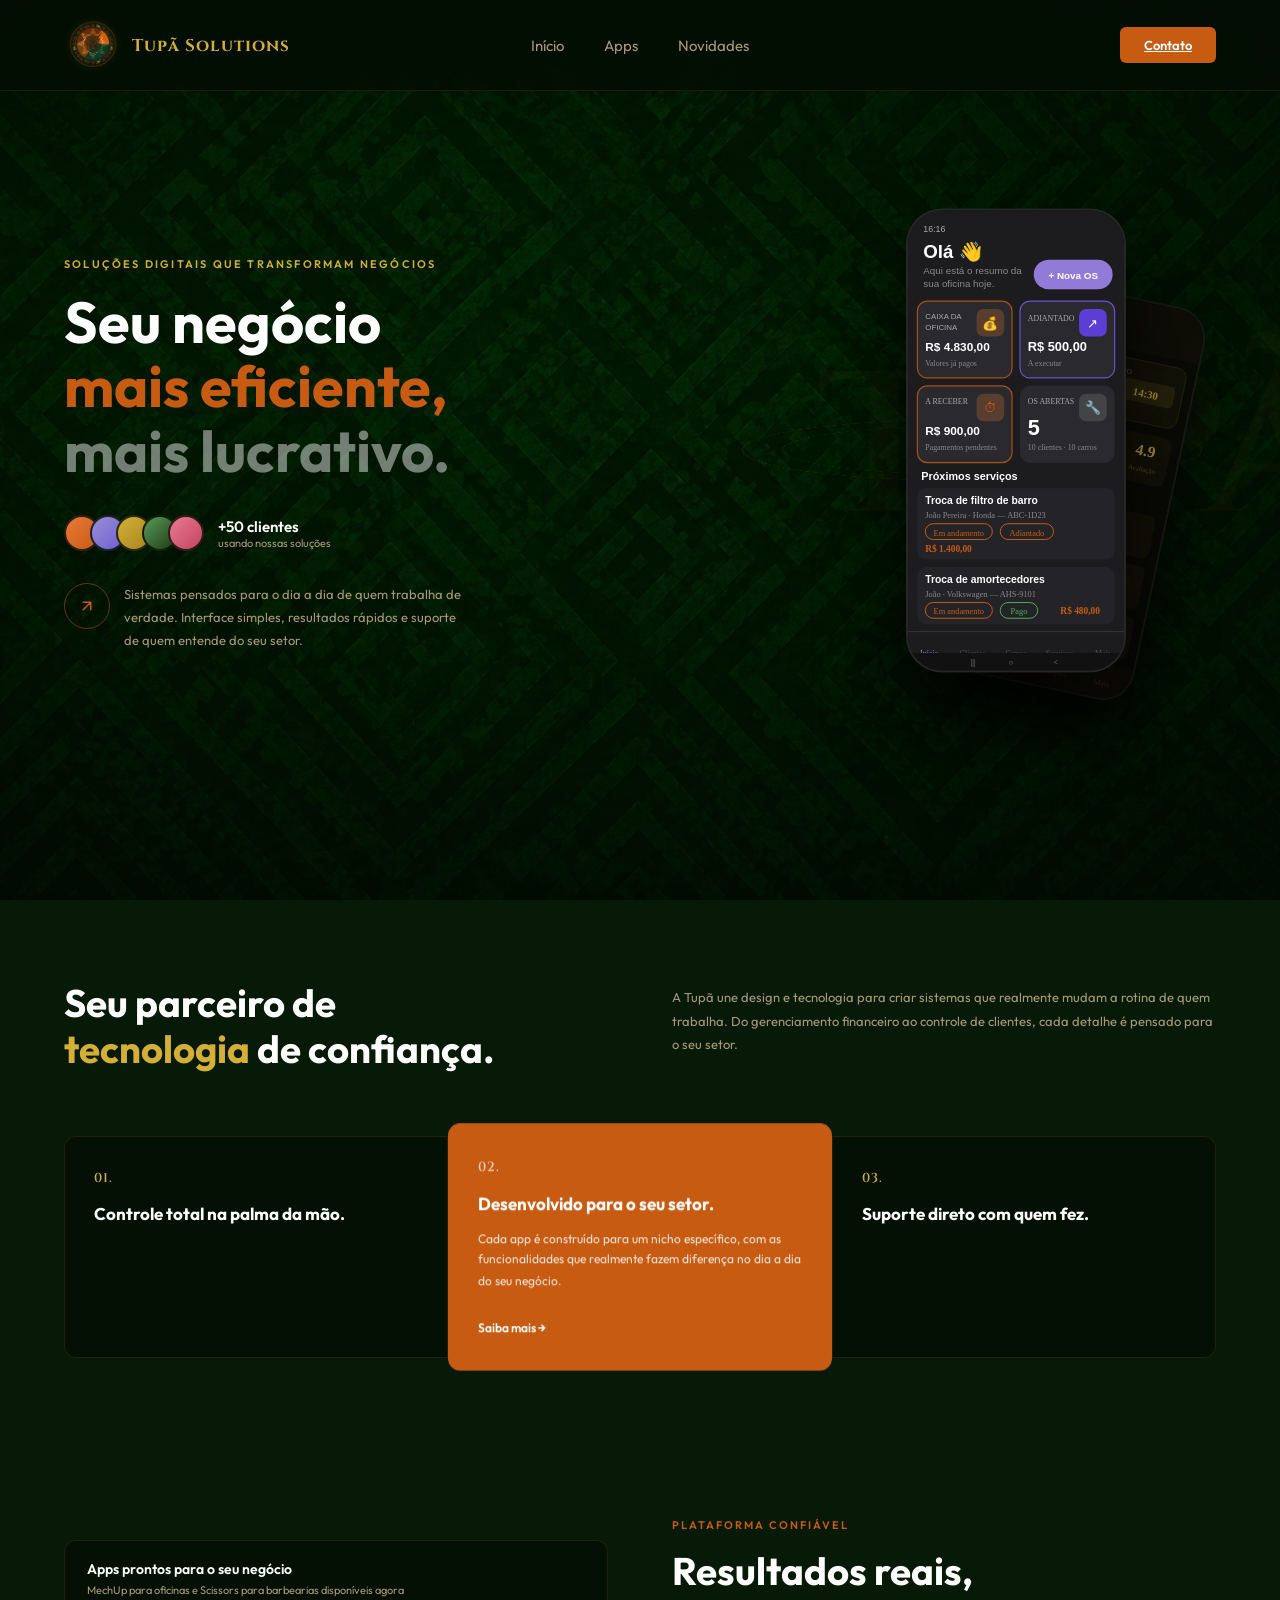
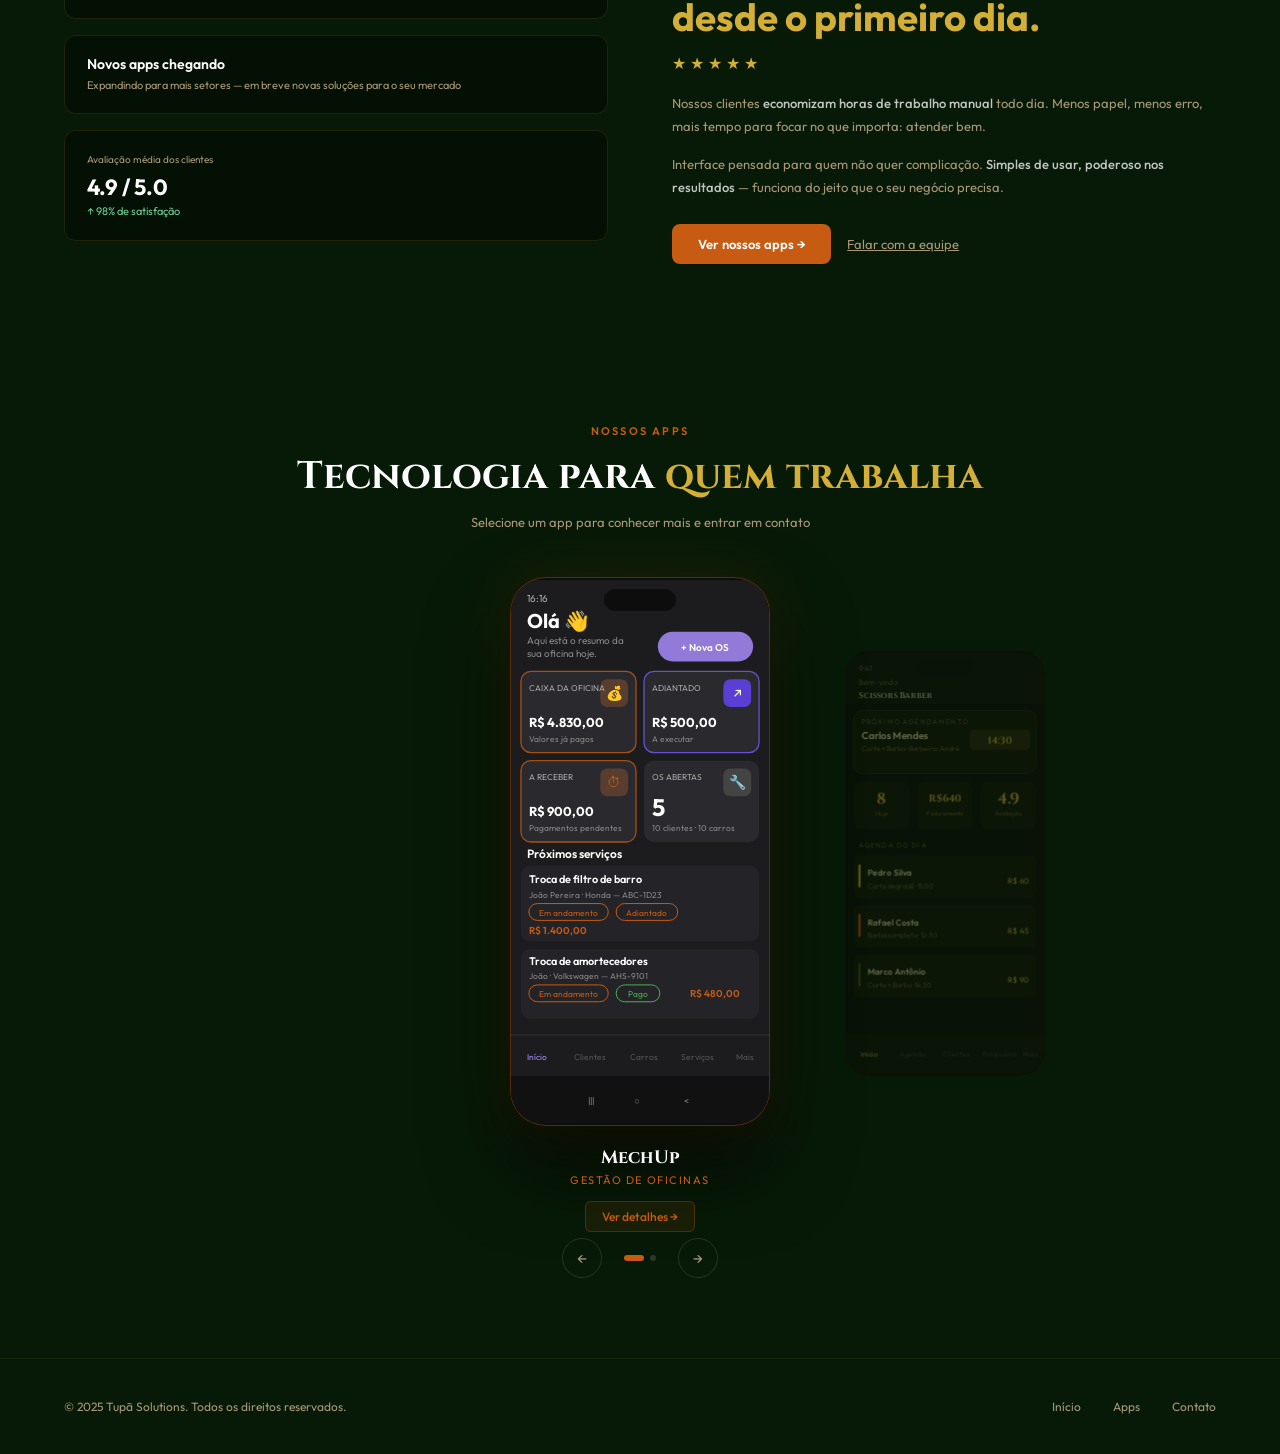
==== index.html @ 175ad22d "primeiro commit" ====
<!DOCTYPE html>
<html lang="pt-BR">
<head>
<meta charset="UTF-8">
<meta name="viewport" content="width=device-width, initial-scale=1.0">
<title>Tupã Solutions</title>
<link href="https://fonts.googleapis.com/css2?family=Cinzel:wght@400;600;700&family=Outfit:wght@300;400;500;600;700&display=swap" rel="stylesheet">
<link rel="stylesheet" href="assets/css/style.css">
</head>
<body>
<div class="bg-fixed" style="background-image:url('assets/images/bg-pattern.png')"></div>
<div class="bg-overlay"></div>

<nav>
  <div class="logo" style="gap:10px">
    <img src="assets/images/logo.png" alt="Tupã Solutions" style="width:58px;height:58px;object-fit:contain;filter:drop-shadow(0 0 4px rgba(212,175,55,0.25))" />
    <span style="font-family:Cinzel,serif;font-size:17px;font-weight:700;color:#D4AF37;letter-spacing:0.07em;white-space:nowrap">Tupã Solutions</span>
  </div>
  <ul class="nav-links">
    <li><a href="#">Início</a></li>
    <li><a href="services.html">Apps</a></li>
    <li><a href="novidades.html">Novidades</a></li>
  </ul>
  <a href="https://wa.me/5517996433083" target="_blank" class="nav-cta">Contato</a>
</nav>

<section class="hero">
  <div class="hero-watermark">TUPÃ</div>
  <div class="hero-left">
    <p class="hero-sup">Soluções digitais que transformam negócios</p>
    <h1>
      <span class="normal">Seu negócio</span><br>
      <span class="accent">mais eficiente,</span><br>
      <span class="sub">mais lucrativo.</span>
    </h1>
    <div class="hero-users">
      <div class="avatars">
        <div class="avatar av1"></div><div class="avatar av2"></div>
        <div class="avatar av3"></div><div class="avatar av4"></div><div class="avatar av5"></div>
      </div>
      <div>
        <div class="user-count">+50 clientes</div>
        <div class="user-lbl">usando nossas soluções</div>
      </div>
    </div>
    <div class="hero-desc-row">
      <button class="arrow-btn"><svg viewBox="0 0 24 24"><path d="M7 17L17 7M7 7h10v10"/></svg></button>
      <p class="hero-desc-text">Sistemas pensados para o dia a dia de quem trabalha de verdade. Interface simples, resultados rápidos e suporte de quem entende do seu setor.</p>
    </div>
  </div>
  <div class="hero-right">
    <div class="phones-wrap">
      <div class="orbit orbit-1"></div>
      <div class="orbit orbit-2"></div>
      <div class="phone-glow"></div>
      <div class="phone-back">
        <img src="assets/images/phone-scissors.svg" alt="Scissors App" style="width:100%;height:100%;object-fit:cover">
      </div>
      <div class="phone-front">
        <img src="assets/images/phone-mechup.svg" alt="MechUp App" style="width:100%;height:100%;object-fit:cover">
      </div>
    </div>
  </div>
</section>

<section class="section">
  <div class="tp-grid">
    <div><h2 class="tp-title">Seu parceiro de<br><span class="gold">tecnologia</span> de confiança.</h2></div>
    <p class="tp-desc">A Tupã une design e tecnologia para criar sistemas que realmente mudam a rotina de quem trabalha. Do gerenciamento financeiro ao controle de clientes, cada detalhe é pensado para o seu setor.</p>
  </div>
  <div class="cards-row">
    <div class="feat-card">
      <div class="feat-num">01.</div>
      <h3 class="feat-ttl">Controle total na palma da mão.</h3>
    </div>
    <div class="feat-card hi">
      <div class="feat-num">02.</div>
      <h3 class="feat-ttl">Desenvolvido para o seu setor.</h3>
      <p class="feat-dsc">Cada app é construído para um nicho específico, com as funcionalidades que realmente fazem diferença no dia a dia do seu negócio.</p>
      <a href="#" class="feat-link">Saiba mais →</a>
    </div>
    <div class="feat-card">
      <div class="feat-num">03.</div>
      <h3 class="feat-ttl">Suporte direto com quem fez.</h3>
    </div>
  </div>
</section>

<section class="section">
  <div class="tp2-grid">
    <div>
      <div class="stats-card"><div class="val">Apps prontos para o seu negócio</div><div class="sub">MechUp para oficinas e Scissors para barbearias disponíveis agora</div></div>
      <div class="stats-card"><div class="val">Novos apps chegando</div><div class="sub">Expandindo para mais setores — em breve novas soluções para o seu mercado</div></div>
      <div class="stats-main"><div class="sm-lbl">Avaliação média dos clientes</div><div class="sm-val">4.9 / 5.0</div><div class="sm-chg">↑ 98% de satisfação</div></div>
    </div>
    <div class="tp2-right">
      <div class="sec-lbl">Plataforma confiável</div>
      <h2>Resultados reais,<br><span class="gold">desde o primeiro dia.</span></h2>
      <div class="stars"><span class="star">★</span><span class="star">★</span><span class="star">★</span><span class="star">★</span><span class="star">★</span></div>
      <p class="desc">Nossos clientes <strong>economizam horas de trabalho manual</strong> todo dia. Menos papel, menos erro, mais tempo para focar no que importa: atender bem.</p>
      <p class="desc">Interface pensada para quem não quer complicação. <strong>Simples de usar, poderoso nos resultados</strong> — funciona do jeito que o seu negócio precisa.</p>
      <div class="tp2-btns">
        <a href="#apps" class="btn-cta">Ver nossos apps →</a>
        <a href="https://wa.me/5517996433083" target="_blank" class="btn-ghost">Falar com a equipe</a>
      </div>
    </div>
  </div>
</section>

<section id="apps" class="slider-section">
  <div class="slider-head">
    <div class="sl-sup">Nossos Apps</div>
    <h2 class="sl-title">Tecnologia para <span class="gold">quem trabalha</span></h2>
    <p class="sl-desc">Selecione um app para conhecer mais e entrar em contato</p>
  </div>
  <div class="slider-wrap" id="sliderWrap"></div>
  <div class="slider-controls">
    <button class="snav" id="prevBtn">←</button>
    <div class="dots" id="dotsEl"></div>
    <button class="snav" id="nextBtn">→</button>
  </div>
</section>

<footer>
  <div class="fc">© 2025 Tupã Solutions. Todos os direitos reservados.</div>
  <div class="fl"><a href="#">Início</a><a href="#">Apps</a><a href="#">Contato</a></div>
</footer>

<div class="overlay" id="overlay">
  <div class="modal" id="modal">
    <button class="m-close" id="mClose">✕</button>
    <div class="m-info" id="mInfo"></div>
    <div class="m-visual" id="mVisual"></div>
  </div>
</div>

<script src="assets/js/main.js"></script>
</body>
</html>
---- assets/css/style.css ----
/* ============================================================
   Reset
   ============================================================ */
*,*::before,*::after{box-sizing:border-box;margin:0;padding:0}
html{scroll-behavior:smooth}
body{color:var(--text);font-family:'Outfit',sans-serif;overflow-x:hidden;background:#071a07}
.bg-fixed{position:fixed;inset:0;z-index:0;background-size:cover;background-repeat:no-repeat;background-position:center center;background-attachment:fixed;}
.bg-overlay{position:fixed;inset:0;z-index:1;background:linear-gradient(180deg,rgba(2,8,2,0.55) 0%,rgba(2,6,2,0.45) 40%,rgba(2,5,2,0.65) 100%)}

/* ============================================================
   Variáveis
   ============================================================ */
:root{
  --orange:#C75B12;
  --orange2:#e06820;
  --gold:#D4AF37;
  --text:#ffffff;
  --muted:#a89878;
  --dim:#2a3a2a;
}

/* ============================================================
   Nav
   ============================================================ */
nav{position:fixed;top:0;left:0;right:0;z-index:100;display:flex;align-items:center;justify-content:space-between;padding:1rem 4rem;background:rgba(4,14,4,0.88);backdrop-filter:blur(14px);border-bottom:1px solid rgba(212,175,55,0.1)}
.logo{display:flex;align-items:center;gap:0px}
.logo img{width:62px;height:62px;object-fit:contain}
.nav-links{display:flex;gap:2.5rem;list-style:none;position:absolute;left:50%;transform:translateX(-50%)}
.nav-links a{color:var(--muted);text-decoration:none;font-size:15px;transition:color .2s}
.nav-links a:hover{color:white}
.nav-cta{background:var(--orange);color:white;border:none;padding:.6rem 1.5rem;border-radius:6px;font-family:'Outfit',sans-serif;font-size:13px;font-weight:600;cursor:pointer;transition:all .2s}
.nav-cta:hover{background:var(--orange2)}

/* ============================================================
   Hero
   ============================================================ */
.hero{min-height:100vh;display:flex;align-items:center;padding:7rem 4rem 4rem;position:relative;z-index:2;overflow:hidden}
.hero-watermark{position:absolute;right:-60px;top:50%;transform:translateY(-50%);font-family:'Cinzel',serif;font-size:200px;font-weight:700;color:rgba(212,175,55,0.03);letter-spacing:-8px;pointer-events:none;user-select:none;white-space:nowrap}
.hero-left{max-width:520px;position:relative;z-index:2}
.hero-sup{font-size:11px;text-transform:uppercase;letter-spacing:0.2em;color:var(--gold);margin-bottom:1.2rem;font-weight:600}
.hero h1{font-size:clamp(2.4rem,4.5vw,3.8rem);font-weight:700;line-height:1.12;margin-bottom:2rem}
.hero h1 .normal{color:white}
.hero h1 .accent{color:var(--orange)}
.hero h1 .sub{color:rgba(255,255,255,0.45)}
.hero-users{display:flex;align-items:center;gap:14px;margin-bottom:2rem}
.avatars{display:flex}
.avatar{width:36px;height:36px;border-radius:50%;border:2px solid rgba(4,14,4,0.8);margin-left:-10px}
.avatar:first-child{margin-left:0}
.av1{background:linear-gradient(135deg,#e87a3a,#c75b12)}
.av2{background:linear-gradient(135deg,#9b8fd4,#6b5fd4)}
.av3{background:linear-gradient(135deg,#D4AF37,#a88520)}
.av4{background:linear-gradient(135deg,#5a9b5a,#1F3A12)}
.av5{background:linear-gradient(135deg,#e87a90,#c44560)}
.user-count{font-size:15px;font-weight:600;color:white}
.user-lbl{font-size:11px;color:var(--muted)}
.hero-desc-row{display:flex;align-items:flex-start;gap:14px;margin-bottom:2.5rem}
.arrow-btn{width:46px;height:46px;border-radius:50%;border:1px solid rgba(199,91,18,0.5);background:transparent;display:flex;align-items:center;justify-content:center;flex-shrink:0;cursor:pointer;transition:all .2s}
.arrow-btn:hover{background:rgba(199,91,18,0.1);border-color:var(--orange)}
.arrow-btn svg{width:18px;height:18px;stroke:var(--orange);fill:none;stroke-width:2;stroke-linecap:round;stroke-linejoin:round}
.hero-desc-text{color:var(--muted);font-size:13px;line-height:1.75;max-width:340px}
.hero-right{position:absolute;right:3rem;top:50%;transform:translateY(-50%);width:520px;height:560px;z-index:2}

/* ============================================================
   Phones
   ============================================================ */
.phones-wrap{position:relative;width:100%;height:100%}
.orbit{position:absolute;border-radius:50%;pointer-events:none}
.orbit-1{width:460px;height:200px;top:50%;left:50%;transform:translate(-50%,-50%) rotateX(72deg);border:1px solid rgba(199,91,18,0.2)}
.orbit-2{width:380px;height:160px;top:50%;left:50%;transform:translate(-50%,-50%) rotateX(72deg);border:1px solid rgba(212,175,55,0.12)}
.phone-glow{position:absolute;width:300px;height:100px;left:50%;top:65%;transform:translateX(-30%);background:radial-gradient(ellipse,rgba(199,91,18,0.14) 0%,transparent 70%);border-radius:50%;pointer-events:none;z-index:1}
.phone-back{position:absolute;width:190px;left:50%;top:50%;transform:translate(5%,-40%) rotate(12deg);border-radius:32px;border:2px solid rgba(255,255,255,0.06);background:#0d0d0d;overflow:hidden;aspect-ratio:9/19;box-shadow:0 30px 60px rgba(0,0,0,0.9);z-index:2;opacity:0.85}
.phone-front{position:absolute;width:220px;left:50%;top:50%;transform:translate(-30%,-52%);border-radius:36px;border:2px solid rgba(255,255,255,0.1);background:#0d0d0d;overflow:hidden;aspect-ratio:9/19;box-shadow:0 40px 80px rgba(0,0,0,0.8);z-index:3}

/* ============================================================
   Sections
   ============================================================ */
.section{padding:5rem 4rem;position:relative;z-index:2}
.tp-grid{display:grid;grid-template-columns:1fr 1fr;gap:4rem;align-items:start;margin-bottom:4rem}
.tp-title{font-size:clamp(1.8rem,3vw,2.8rem);font-weight:700;line-height:1.2}
.tp-title .gold{color:var(--gold)}
.tp-desc{color:var(--muted);font-size:13px;line-height:1.8;padding-top:.4rem}
.tp2-grid{display:grid;grid-template-columns:1fr 1fr;gap:4rem;align-items:center}
.stats-card{background:rgba(4,14,4,0.75);border:1px solid rgba(212,175,55,0.12);border-radius:12px;padding:1.2rem 1.4rem;margin-bottom:1rem;backdrop-filter:blur(10px)}
.stats-card .val{font-size:14px;font-weight:600;color:white;margin-bottom:4px}
.stats-card .sub{font-size:11px;color:var(--muted);line-height:1.5}
.stats-main{background:rgba(4,14,4,0.75);border:1px solid rgba(212,175,55,0.12);border-radius:12px;padding:1.4rem;backdrop-filter:blur(10px)}
.sm-lbl{font-size:10px;color:var(--muted);margin-bottom:.4rem}
.sm-val{font-size:22px;font-weight:700;color:white;margin-bottom:.2rem}
.sm-chg{font-size:11px;color:#6fcf97}
.tp2-right .sec-lbl{font-size:11px;text-transform:uppercase;letter-spacing:0.18em;color:var(--orange);font-weight:600;margin-bottom:1rem}
.tp2-right h2{font-size:clamp(1.8rem,3vw,2.8rem);font-weight:700;line-height:1.2;margin-bottom:.8rem}
.tp2-right h2 .gold{color:var(--gold)}
.stars{display:flex;gap:4px;margin-bottom:1.2rem}
.star{color:var(--gold);font-size:16px}
.tp2-right .desc{font-size:13px;color:var(--muted);line-height:1.8;margin-bottom:.9rem}
.tp2-right .desc strong{color:rgba(255,255,255,0.75);font-weight:500}
.tp2-btns{display:flex;align-items:center;gap:1rem;margin-top:1.5rem}
.btn-cta{display:inline-flex;align-items:center;gap:8px;background:var(--orange);color:white;border:none;padding:.75rem 1.6rem;border-radius:8px;font-family:'Outfit',sans-serif;font-size:13px;font-weight:600;cursor:pointer;text-decoration:none;transition:all .2s}
.btn-cta:hover{background:var(--orange2);transform:translateY(-1px)}
.btn-ghost{background:transparent;color:var(--muted);border:none;font-family:'Outfit',sans-serif;font-size:13px;cursor:pointer;transition:color .2s}
.btn-ghost:hover{color:white}

/* ============================================================
   Cards
   ============================================================ */
.cards-row{display:grid;grid-template-columns:repeat(3,1fr)}
.feat-card{background:rgba(4,14,4,0.75);border:1px solid rgba(212,175,55,0.12);padding:2rem 1.8rem;backdrop-filter:blur(10px);transition:all .3s}
.feat-card.hi{background:var(--orange);border-color:var(--orange);z-index:2;transform:scaleY(1.04);margin:-8px 0}
.feat-card:first-child{border-radius:12px 0 0 12px}
.feat-card:last-child{border-radius:0 12px 12px 0}
.feat-card.hi{border-radius:12px}
.feat-num{font-family:'Cinzel',serif;font-size:13px;font-weight:600;color:var(--gold);margin-bottom:1rem;letter-spacing:0.08em}
.feat-card.hi .feat-num{color:rgba(255,255,255,0.7)}
.feat-ttl{font-size:17px;font-weight:700;color:white;margin-bottom:.8rem;line-height:1.25}
.feat-dsc{font-size:12px;color:rgba(255,255,255,0.5);line-height:1.7;margin-bottom:1.4rem}
.feat-card.hi .feat-dsc{color:rgba(255,255,255,0.85)}
.feat-link{display:inline-flex;align-items:center;gap:6px;color:white;font-size:12px;font-weight:600;text-decoration:none}

/* ============================================================
   Slider
   ============================================================ */
.slider-section{padding:5rem 0;position:relative;z-index:2;overflow:hidden}
.slider-head{text-align:center;padding:0 4rem;margin-bottom:4rem}
.sl-sup{font-size:11px;text-transform:uppercase;letter-spacing:0.2em;color:var(--orange);font-weight:600;margin-bottom:.8rem}
.sl-title{font-family:'Cinzel',serif;font-size:clamp(1.6rem,3vw,2.4rem);font-weight:700;margin-bottom:.8rem}
.sl-title .gold{color:var(--gold)}
.sl-desc{color:var(--muted);font-size:13px;max-width:420px;margin:0 auto}
.slider-wrap{position:relative;height:620px;display:flex;align-items:center;justify-content:center}
.app-card{position:absolute;width:260px;cursor:pointer;transition:all .55s cubic-bezier(0.34,1.4,0.64,1)}
.app-card.active{z-index:10;transform:translateX(0) scale(1);opacity:1}
.app-card.prev{z-index:5;transform:translateX(-305px) scale(0.78);opacity:0.4}
.app-card.next{z-index:5;transform:translateX(305px) scale(0.78);opacity:0.4}
.app-card.fl{z-index:1;transform:translateX(-600px) scale(0.6);opacity:0;pointer-events:none}
.app-card.fr{z-index:1;transform:translateX(600px) scale(0.6);opacity:0;pointer-events:none}
.phone-frame{width:100%;border-radius:36px;border:1.5px solid rgba(255,255,255,0.08);background:#0d0d0d;overflow:hidden;aspect-ratio:9/19;position:relative;transition:all .5s}
.app-card.active .phone-frame{border-color:rgba(199,91,18,0.4);box-shadow:0 0 60px rgba(199,91,18,0.12),0 40px 80px rgba(0,0,0,0.7)}
.phone-notch{position:absolute;top:11px;left:50%;transform:translateX(-50%);width:72px;height:22px;background:#0d0d0d;border-radius:11px;z-index:10}
.card-info{text-align:center;margin-top:1.2rem;opacity:0;transform:translateY(10px);transition:all .4s ease .1s;pointer-events:none}
.app-card.active .card-info{opacity:1;transform:translateY(0);pointer-events:all}
.card-name{font-family:'Cinzel',serif;font-size:18px;font-weight:700;color:white;margin-bottom:3px}
.card-cat{font-size:11px;color:var(--orange);text-transform:uppercase;letter-spacing:0.14em;margin-bottom:.9rem}
.btn-more{display:inline-flex;align-items:center;gap:6px;background:rgba(199,91,18,0.1);border:1px solid rgba(199,91,18,0.3);color:var(--orange);padding:.42rem 1rem;border-radius:6px;font-size:12px;font-weight:500;cursor:pointer;transition:all .2s;font-family:'Outfit',sans-serif}
.btn-more:hover{background:rgba(199,91,18,0.2)}
.slider-controls{display:flex;align-items:center;justify-content:center;gap:1.4rem;margin-top:1.5rem}
.snav{width:40px;height:40px;border-radius:50%;border:1px solid rgba(255,255,255,0.12);background:transparent;color:var(--muted);cursor:pointer;font-size:15px;transition:all .2s;font-family:'Outfit',sans-serif}
.snav:hover{border-color:var(--gold);color:var(--gold)}
.dots{display:flex;gap:6px}
.dot{width:6px;height:6px;border-radius:3px;background:#2a3a2a;cursor:pointer;transition:all .35s}
.dot.on{background:var(--orange);width:20px}

/* ============================================================
   Modal
   ============================================================ */
.overlay{position:fixed;inset:0;background:rgba(0,8,0,0.95);z-index:200;display:flex;align-items:center;justify-content:center;opacity:0;pointer-events:none;transition:opacity .3s;backdrop-filter:blur(12px)}
.overlay.open{opacity:1;pointer-events:all}
.modal{background:#0a160a;border:1px solid rgba(212,175,55,0.12);border-radius:20px;max-width:840px;width:90%;max-height:90vh;overflow:auto;display:grid;grid-template-columns:1fr 1.1fr;position:relative;transform:translateY(24px) scale(0.97);transition:transform .35s cubic-bezier(0.34,1.5,0.64,1)}
.overlay.open .modal{transform:translateY(0) scale(1)}
.m-info{padding:2.8rem;display:flex;flex-direction:column;justify-content:center;border-right:1px solid rgba(212,175,55,0.08)}
.m-name{font-family:'Cinzel',serif;font-size:2rem;font-weight:700;color:white;margin-bottom:.35rem}
.m-cat{font-size:11px;color:var(--orange);text-transform:uppercase;letter-spacing:0.16em;margin-bottom:1.3rem}
.m-desc{color:var(--muted);font-size:13px;line-height:1.75;margin-bottom:1.8rem}
.m-feats{display:flex;flex-direction:column;gap:9px;margin-bottom:2.2rem}
.m-feat{display:flex;align-items:center;gap:9px;font-size:13px;color:#aaa}
.m-feat::before{content:'';width:5px;height:5px;background:var(--gold);border-radius:50%;flex-shrink:0}
.m-dl{display:inline-flex;align-items:center;gap:9px;background:var(--orange);color:white;border:none;padding:.85rem 1.8rem;border-radius:8px;font-family:'Outfit',sans-serif;font-size:14px;font-weight:600;cursor:pointer;transition:all .22s;text-decoration:none;align-self:flex-start}
.m-dl:hover{background:var(--orange2);transform:translateY(-2px)}
.m-close{position:absolute;top:1.2rem;right:1.2rem;width:32px;height:32px;border-radius:50%;border:1px solid rgba(255,255,255,0.1);background:transparent;color:#666;cursor:pointer;font-size:15px;transition:all .2s;font-family:'Outfit',sans-serif}
.m-close:hover{color:white;border-color:white}
.m-visual{padding:2.5rem;display:flex;align-items:center;justify-content:center;background:#060e06;border-radius:0 20px 20px 0;position:relative}
.m-visual::before{content:'';position:absolute;inset:0;background:radial-gradient(circle at 50% 60%,rgba(199,91,18,0.07) 0%,transparent 70%);border-radius:0 20px 20px 0}
.m-phone{width:190px;border-radius:30px;border:1.5px solid rgba(255,255,255,0.1);overflow:hidden;aspect-ratio:9/19}

/* ============================================================
   Footer
   ============================================================ */
footer{border-top:1px solid rgba(212,175,55,0.08);padding:2.5rem 4rem;display:flex;align-items:center;justify-content:space-between;position:relative;z-index:2}
.fc{font-size:12px;color:var(--muted)}
.fl{display:flex;gap:2rem}
.fl a{font-size:12px;color:var(--muted);text-decoration:none;transition:color .2s}
.fl a:hover{color:var(--gold)}

/* ============================================================
   Services Page
   ============================================================ */
.sv-hero{min-height:38vh;display:flex;align-items:center;justify-content:center;text-align:center;padding:9rem 4rem 4rem;position:relative;z-index:2}
.sv-hero-inner{max-width:640px}
.sv-badge{display:inline-block;font-size:11px;text-transform:uppercase;letter-spacing:0.2em;color:var(--orange);font-weight:600;background:rgba(199,91,18,0.08);border:1px solid rgba(199,91,18,0.2);padding:.4rem 1rem;border-radius:20px;margin-bottom:1.5rem}
.sv-hero h1{font-size:clamp(2rem,4vw,3.2rem);font-weight:700;line-height:1.15;margin-bottom:1.2rem}
.sv-accent{color:var(--orange)}
.sv-gold{color:var(--gold)}
.sv-sub{color:var(--muted);font-size:14px;line-height:1.75;max-width:500px;margin:0 auto}

.app-grid{display:grid;grid-template-columns:1fr 1fr;gap:2rem;margin-bottom:2.5rem}
.app-card-full{background:rgba(4,14,4,0.75);border:1px solid rgba(212,175,55,0.12);border-radius:16px;padding:2.4rem;backdrop-filter:blur(10px);position:relative;transition:border-color .3s}
.app-card-full:hover{border-color:rgba(212,175,55,0.28)}

.app-avail-badge{position:absolute;top:1.2rem;right:1.2rem;font-size:11px;font-weight:600;color:#6fcf97;background:rgba(111,207,151,0.1);border:1px solid rgba(111,207,151,0.25);padding:.3rem .8rem;border-radius:20px}

.app-logo{width:56px;height:56px;object-fit:contain;margin-bottom:1.2rem;border-radius:12px}
.app-tag{display:inline-block;font-size:10px;text-transform:uppercase;letter-spacing:0.14em;font-weight:600;padding:.3rem .8rem;border-radius:20px;margin-bottom:1rem}
.app-tag--purple{color:#a78bfa;background:rgba(167,139,250,0.08);border:1px solid rgba(167,139,250,0.2)}
.app-tag--gold{color:var(--gold);background:rgba(212,175,55,0.08);border:1px solid rgba(212,175,55,0.2)}

.app-name{font-family:'Cinzel',serif;font-size:1.8rem;font-weight:700;color:white;margin-bottom:.7rem}
.app-desc{color:var(--muted);font-size:13px;line-height:1.75;margin-bottom:1.4rem}

.app-feats{list-style:none;display:flex;flex-direction:column;gap:8px;margin-bottom:2rem}
.app-feats li{font-size:13px;color:#aaa;display:flex;align-items:center;gap:9px}
.app-feats li::before{content:'';width:5px;height:5px;background:var(--gold);border-radius:50%;flex-shrink:0}

.app-btns{display:flex;gap:.8rem;align-items:center;flex-wrap:wrap}
.btn-app-primary{display:inline-flex;align-items:center;border:none;padding:.75rem 1.5rem;border-radius:8px;font-family:'Outfit',sans-serif;font-size:13px;font-weight:600;cursor:pointer;transition:all .2s}
.btn-app-primary--purple{background:#a78bfa;color:white}
.btn-app-primary--purple:hover{background:#9b7df8;transform:translateY(-1px)}
.btn-app-primary--gold{background:var(--gold);color:#0a0a0a}
.btn-app-primary--gold:hover{background:#c9a430;transform:translateY(-1px)}
.btn-app-secondary{background:transparent;color:var(--muted);border:1px solid rgba(255,255,255,0.1);padding:.75rem 1.2rem;border-radius:8px;font-family:'Outfit',sans-serif;font-size:13px;cursor:pointer;transition:all .2s}
.btn-app-secondary:hover{color:white;border-color:rgba(255,255,255,0.25)}

.coming-banner{border:1px dashed rgba(212,175,55,0.35);background:rgba(212,175,55,0.04);border-radius:14px;padding:2.2rem 2.8rem;display:flex;align-items:center;justify-content:space-between;gap:2rem}
.coming-banner p{color:var(--muted);font-size:13px;line-height:1.7;max-width:560px}
.coming-banner p strong{color:rgba(255,255,255,0.75)}

.nav-links a.active{color:white}

/* ============================================================
   Novidades Page
   ============================================================ */
.empty-state{text-align:center;padding:5rem 2rem;display:flex;flex-direction:column;align-items:center;gap:1.2rem}
.empty-icon{width:60px;height:60px;color:var(--muted);opacity:0.45}
.empty-title{font-size:1.15rem;font-weight:600;color:white}
.empty-sub{font-size:13px;color:var(--muted);line-height:1.75;max-width:360px;margin:0}

.updates-grid{display:grid;grid-template-columns:repeat(auto-fill,minmax(320px,1fr));gap:1.5rem}
.update-card{background:rgba(4,14,4,0.75);border:1px solid rgba(212,175,55,0.12);border-radius:14px;padding:1.8rem;backdrop-filter:blur(10px);transition:border-color .3s}
.update-card:hover{border-color:rgba(212,175,55,0.25)}
.update-card-head{display:flex;align-items:center;justify-content:space-between;margin-bottom:1.2rem}
.update-card-logo{display:flex;align-items:center;gap:.75rem}
.update-logo{width:36px;height:36px;object-fit:contain;border-radius:8px}
.update-version{font-size:11px;font-weight:600;color:var(--gold);background:rgba(212,175,55,0.08);border:1px solid rgba(212,175,55,0.2);padding:.25rem .7rem;border-radius:20px}
.update-title{font-size:15px;font-weight:700;color:white;margin-bottom:.4rem;line-height:1.3}
.update-date{font-size:11px;color:var(--muted);margin-bottom:.9rem}
.update-desc{font-size:13px;color:var(--muted);line-height:1.75}

/* ============================================================
   Animations
   ============================================================ */
@keyframes fadeUp{from{opacity:0;transform:translateY(24px)}to{opacity:1;transform:translateY(0)}}
.hero-left>*{animation:fadeUp .6s ease backwards}
.hero-left>*:nth-child(1){animation-delay:.1s}
.hero-left>*:nth-child(2){animation-delay:.22s}
.hero-left>*:nth-child(3){animation-delay:.34s}
.hero-left>*:nth-child(4){animation-delay:.46s}
.hero-left>*:nth-child(5){animation-delay:.58s}
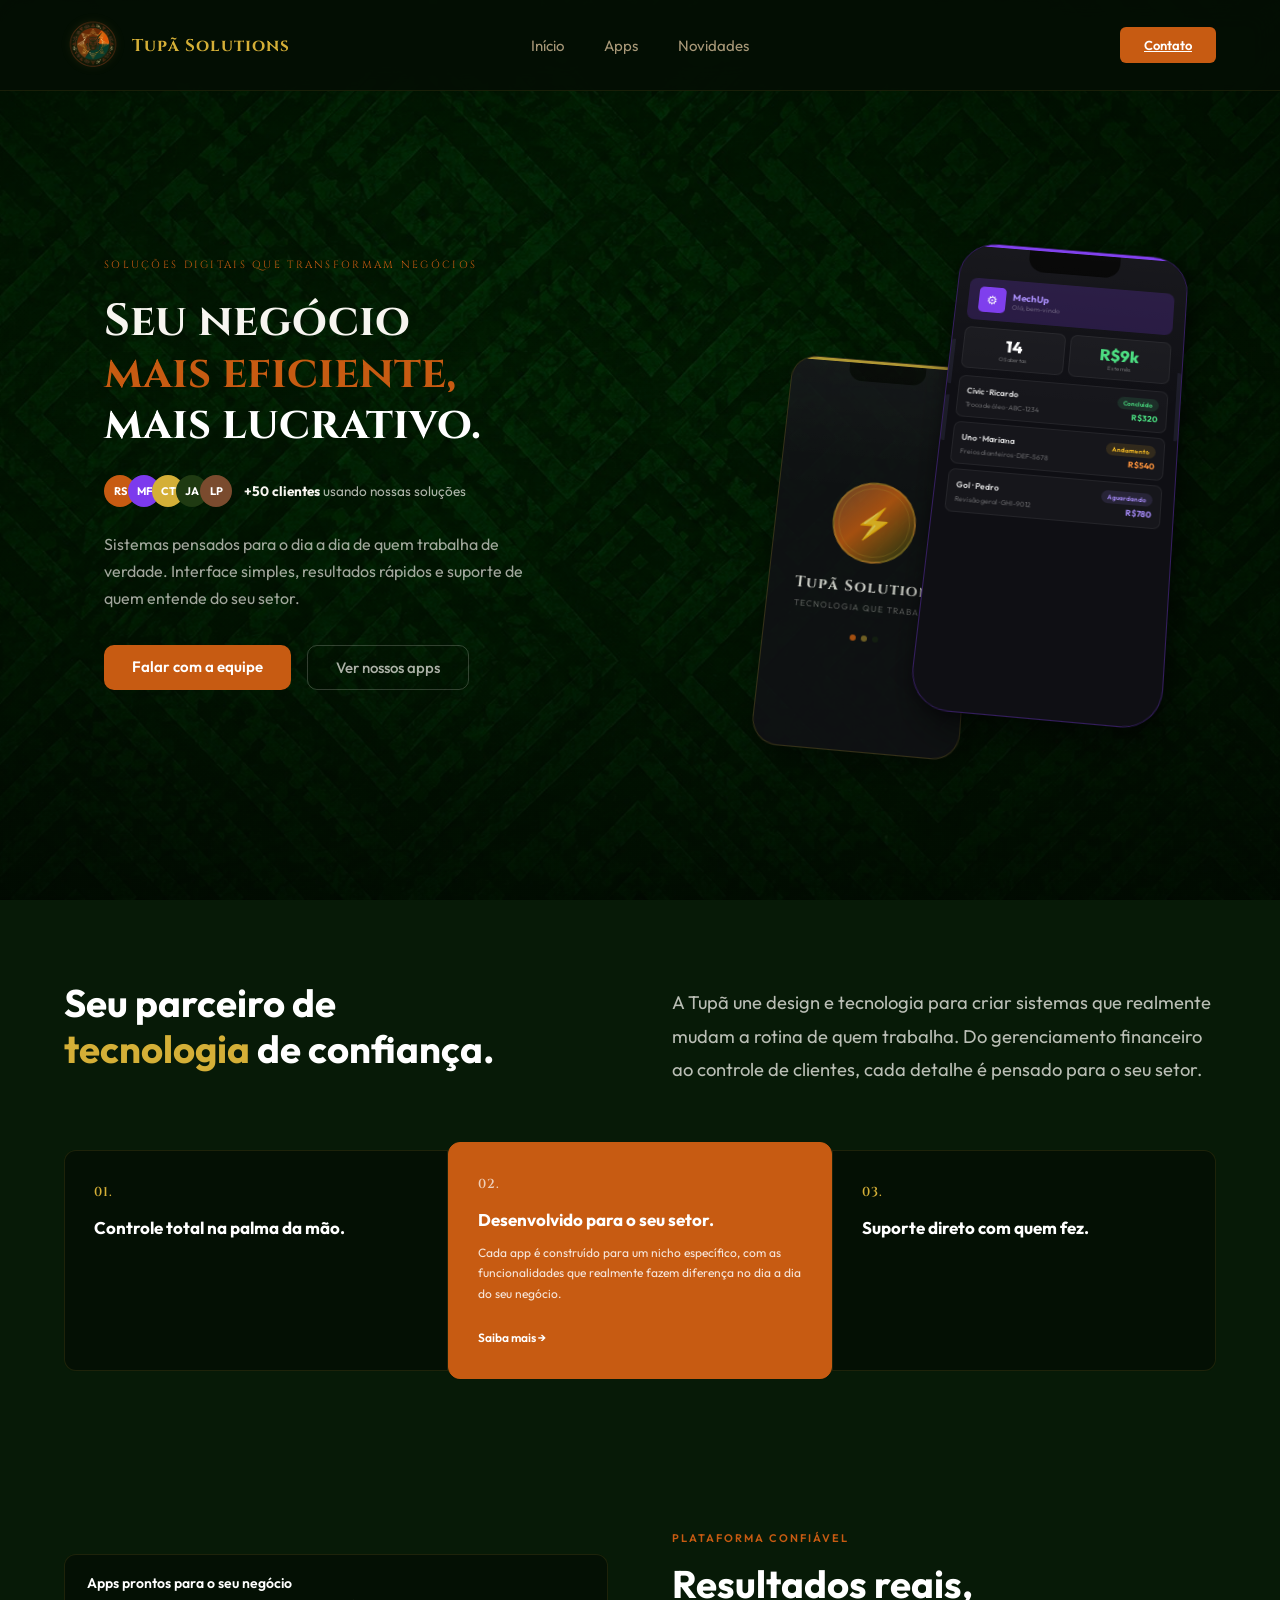
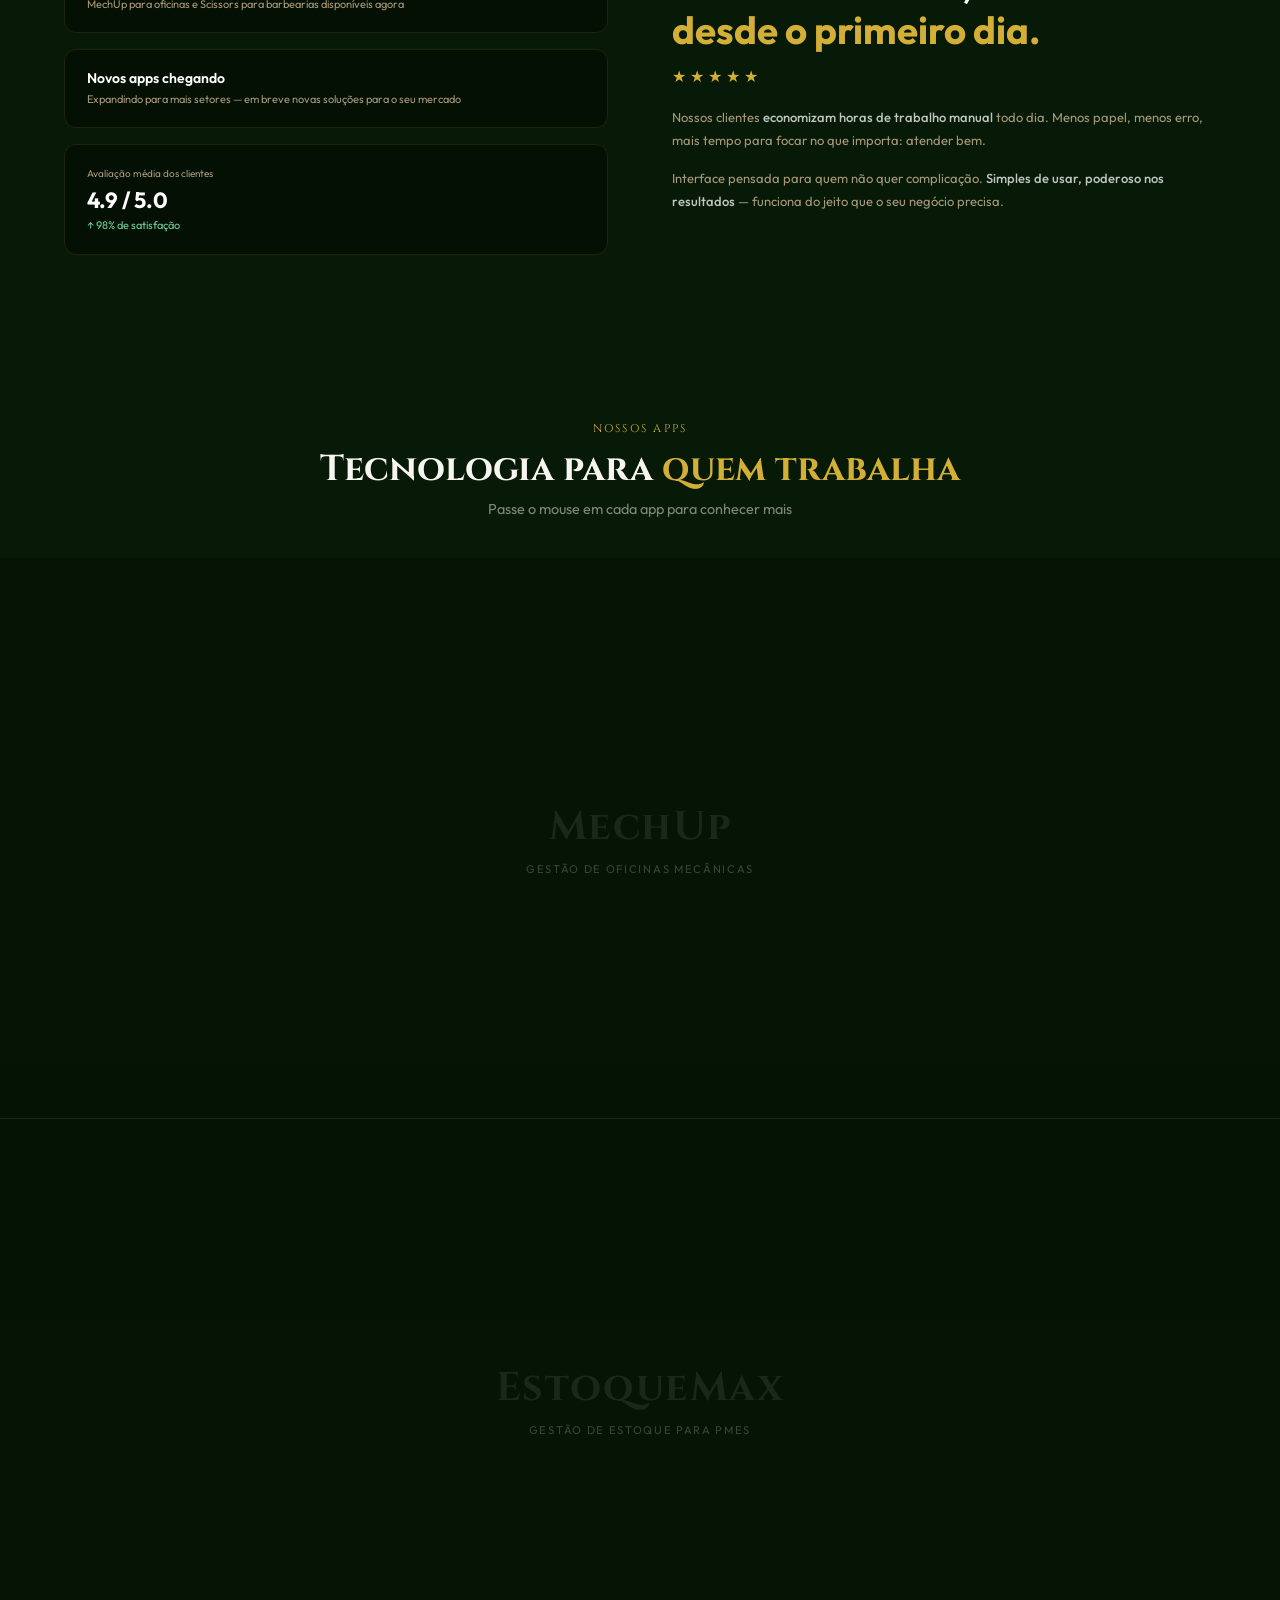
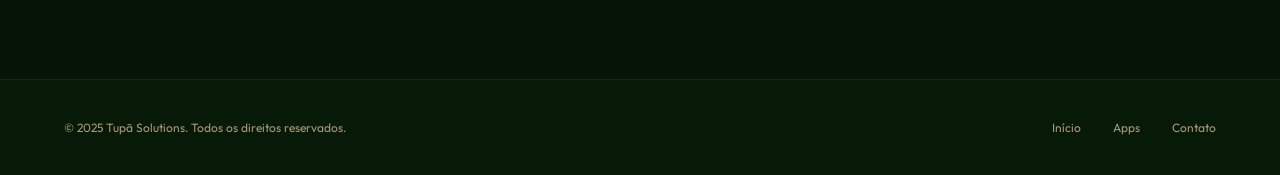
==== commit 0f3640d0: "MechUp: carrossel de telas reais no mockup da secao de apps" ====
--- a/index.html
+++ b/index.html
@@ -24,62 +24,153 @@
   <a href="https://wa.me/5517996433083" target="_blank" class="nav-cta">Contato</a>
 </nav>
 
-<section class="hero">
-  <div class="hero-watermark">TUPÃ</div>
-  <div class="hero-left">
-    <p class="hero-sup">Soluções digitais que transformam negócios</p>
-    <h1>
-      <span class="normal">Seu negócio</span><br>
-      <span class="accent">mais eficiente,</span><br>
-      <span class="sub">mais lucrativo.</span>
-    </h1>
-    <div class="hero-users">
-      <div class="avatars">
-        <div class="avatar av1"></div><div class="avatar av2"></div>
-        <div class="avatar av3"></div><div class="avatar av4"></div><div class="avatar av5"></div>
-      </div>
-      <div>
-        <div class="user-count">+50 clientes</div>
-        <div class="user-lbl">usando nossas soluções</div>
-      </div>
-    </div>
-    <div class="hero-desc-row">
-      <button class="arrow-btn"><svg viewBox="0 0 24 24"><path d="M7 17L17 7M7 7h10v10"/></svg></button>
-      <p class="hero-desc-text">Sistemas pensados para o dia a dia de quem trabalha de verdade. Interface simples, resultados rápidos e suporte de quem entende do seu setor.</p>
-    </div>
-  </div>
-  <div class="hero-right">
-    <div class="phones-wrap">
-      <div class="orbit orbit-1"></div>
-      <div class="orbit orbit-2"></div>
-      <div class="phone-glow"></div>
-      <div class="phone-back">
-        <img src="assets/images/phone-scissors.svg" alt="Scissors App" style="width:100%;height:100%;object-fit:cover">
-      </div>
-      <div class="phone-front">
-        <img src="assets/images/phone-mechup.svg" alt="MechUp App" style="width:100%;height:100%;object-fit:cover">
-      </div>
+<section class="hero-section" id="hero">
+  <div class="hero-inner">
+
+    <div class="hero-text">
+      <div class="hero-eyebrow hero-animated" data-delay="100">
+        Soluções digitais que transformam negócios
+      </div>
+
+      <h1 class="hero-headline">
+        <span class="hero-line1 hero-animated" data-delay="250">Seu negócio</span>
+        <span class="hero-line2 hero-animated" data-delay="400">mais eficiente,</span>
+        <span class="hero-line3 hero-animated" data-delay="550">mais lucrativo.</span>
+      </h1>
+
+      <div class="hero-social-proof hero-animated" data-delay="700">
+        <div class="hero-avatars">
+          <div class="hero-av av-1">RS</div>
+          <div class="hero-av av-2">MF</div>
+          <div class="hero-av av-3">CT</div>
+          <div class="hero-av av-4">JA</div>
+          <div class="hero-av av-5">LP</div>
+        </div>
+        <span class="hero-proof-text"><strong>+50 clientes</strong> usando nossas soluções</span>
+      </div>
+
+      <p class="hero-desc hero-animated" data-delay="820">
+        Sistemas pensados para o dia a dia de quem trabalha de verdade. Interface simples, resultados rápidos e suporte de quem entende do seu setor.
+      </p>
+
+      <div class="hero-ctas hero-animated" data-delay="940">
+        <a href="https://wa.me/5517996433083" class="hero-btn-primary" target="_blank" rel="noopener">
+          Falar com a equipe
+        </a>
+        <a href="#apps" class="hero-btn-ghost">
+          Ver nossos apps
+        </a>
+      </div>
+    </div>
+
+    <div class="hero-phones">
+
+      <!-- Celular de trás: Splash Tupã Solutions -->
+      <div class="hero-phone-wrap hero-phone-back hero-animated" data-delay="500">
+        <div class="hero-phone phone-tupa">
+          <div class="hero-phone-topbar topbar-gold"></div>
+          <div class="hero-phone-glare"></div>
+          <div class="hero-phone-notch notch-sm"></div>
+          <div class="tupa-splash">
+            <div class="tupa-logo-circle">
+              <div class="tupa-ring"></div>
+              <span class="tupa-bolt">&#9889;</span>
+            </div>
+            <div class="tupa-brand-text">
+              <div class="tupa-brand-name">Tupã Solutions</div>
+              <div class="tupa-brand-tagline">Tecnologia que trabalha</div>
+            </div>
+            <div class="tupa-dots">
+              <div class="tupa-dot td-1"></div>
+              <div class="tupa-dot td-2"></div>
+              <div class="tupa-dot td-3"></div>
+            </div>
+          </div>
+        </div>
+      </div>
+
+      <!-- Celular da frente: MechUp -->
+      <div class="hero-phone-wrap hero-phone-front hero-animated" data-delay="680">
+        <div class="hero-phone phone-mechup-hero">
+          <div class="hero-phone-topbar topbar-purple"></div>
+          <div class="hero-phone-glare"></div>
+          <div class="hero-phone-btn-r"></div>
+          <div class="hero-phone-btn-v1"></div>
+          <div class="hero-phone-btn-v2"></div>
+          <div class="hero-phone-notch notch-lg"></div>
+          <div class="hero-phone-screen">
+            <div class="hero-ph-header">
+              <div class="hero-ph-icon ph-icon-purple">&#9881;</div>
+              <div>
+                <div class="hero-ph-name ph-name-purple">MechUp</div>
+                <div class="hero-ph-sub">Olá, bem-vindo</div>
+              </div>
+            </div>
+            <div class="hero-ph-stats">
+              <div class="hero-ph-stat">
+                <div class="hero-stat-n">14</div>
+                <div class="hero-stat-l">OS abertas</div>
+              </div>
+              <div class="hero-ph-stat">
+                <div class="hero-stat-n" style="color:#4ade80;">R$9k</div>
+                <div class="hero-stat-l">Este mês</div>
+              </div>
+            </div>
+            <div class="hero-ph-card">
+              <div class="hero-ph-row">
+                <span class="hero-ph-cn">Civic · Ricardo</span>
+                <span class="hero-ph-badge badge-green">Concluído</span>
+              </div>
+              <div class="hero-ph-row" style="margin-top:2px;">
+                <span class="hero-ph-info">Troca de óleo · ABC-1234</span>
+                <span class="hero-ph-val val-green">R$320</span>
+              </div>
+            </div>
+            <div class="hero-ph-card">
+              <div class="hero-ph-row">
+                <span class="hero-ph-cn">Uno · Mariana</span>
+                <span class="hero-ph-badge badge-yellow">Andamento</span>
+              </div>
+              <div class="hero-ph-row" style="margin-top:2px;">
+                <span class="hero-ph-info">Freios dianteiros · DEF-5678</span>
+                <span class="hero-ph-val val-orange">R$540</span>
+              </div>
+            </div>
+            <div class="hero-ph-card">
+              <div class="hero-ph-row">
+                <span class="hero-ph-cn">Gol · Pedro</span>
+                <span class="hero-ph-badge badge-purple">Aguardando</span>
+              </div>
+              <div class="hero-ph-row" style="margin-top:2px;">
+                <span class="hero-ph-info">Revisão geral · GHI-9012</span>
+                <span class="hero-ph-val val-purple">R$780</span>
+              </div>
+            </div>
+          </div>
+        </div>
+      </div>
+
     </div>
   </div>
 </section>
 
 <section class="section">
   <div class="tp-grid">
-    <div><h2 class="tp-title">Seu parceiro de<br><span class="gold">tecnologia</span> de confiança.</h2></div>
-    <p class="tp-desc">A Tupã une design e tecnologia para criar sistemas que realmente mudam a rotina de quem trabalha. Do gerenciamento financeiro ao controle de clientes, cada detalhe é pensado para o seu setor.</p>
+    <div><h2 class="tp-title scroll-reveal" data-delay="0">Seu parceiro de<br><span class="gold">tecnologia</span> de confiança.</h2></div>
+    <p class="tp-desc parceiro-desc scroll-reveal" data-delay="150">A Tupã une design e tecnologia para criar sistemas que realmente mudam a rotina de quem trabalha. Do gerenciamento financeiro ao controle de clientes, cada detalhe é pensado para o seu setor.</p>
   </div>
   <div class="cards-row">
-    <div class="feat-card">
+    <div class="feat-card scroll-reveal" data-delay="100">
       <div class="feat-num">01.</div>
       <h3 class="feat-ttl">Controle total na palma da mão.</h3>
     </div>
-    <div class="feat-card hi">
+    <div class="feat-card hi scroll-reveal" data-delay="200">
       <div class="feat-num">02.</div>
       <h3 class="feat-ttl">Desenvolvido para o seu setor.</h3>
       <p class="feat-dsc">Cada app é construído para um nicho específico, com as funcionalidades que realmente fazem diferença no dia a dia do seu negócio.</p>
       <a href="#" class="feat-link">Saiba mais →</a>
     </div>
-    <div class="feat-card">
+    <div class="feat-card scroll-reveal" data-delay="300">
       <div class="feat-num">03.</div>
       <h3 class="feat-ttl">Suporte direto com quem fez.</h3>
     </div>
@@ -89,17 +180,17 @@
 <section class="section">
   <div class="tp2-grid">
     <div>
-      <div class="stats-card"><div class="val">Apps prontos para o seu negócio</div><div class="sub">MechUp para oficinas e Scissors para barbearias disponíveis agora</div></div>
-      <div class="stats-card"><div class="val">Novos apps chegando</div><div class="sub">Expandindo para mais setores — em breve novas soluções para o seu mercado</div></div>
-      <div class="stats-main"><div class="sm-lbl">Avaliação média dos clientes</div><div class="sm-val">4.9 / 5.0</div><div class="sm-chg">↑ 98% de satisfação</div></div>
+      <div class="stats-card scroll-reveal" data-delay="0"><div class="val">Apps prontos para o seu negócio</div><div class="sub">MechUp para oficinas e Scissors para barbearias disponíveis agora</div></div>
+      <div class="stats-card scroll-reveal" data-delay="150"><div class="val">Novos apps chegando</div><div class="sub">Expandindo para mais setores — em breve novas soluções para o seu mercado</div></div>
+      <div class="stats-main scroll-reveal" data-delay="300"><div class="sm-lbl">Avaliação média dos clientes</div><div class="sm-val">4.9 / 5.0</div><div class="sm-chg">↑ 98% de satisfação</div></div>
     </div>
     <div class="tp2-right">
-      <div class="sec-lbl">Plataforma confiável</div>
-      <h2>Resultados reais,<br><span class="gold">desde o primeiro dia.</span></h2>
-      <div class="stars"><span class="star">★</span><span class="star">★</span><span class="star">★</span><span class="star">★</span><span class="star">★</span></div>
-      <p class="desc">Nossos clientes <strong>economizam horas de trabalho manual</strong> todo dia. Menos papel, menos erro, mais tempo para focar no que importa: atender bem.</p>
-      <p class="desc">Interface pensada para quem não quer complicação. <strong>Simples de usar, poderoso nos resultados</strong> — funciona do jeito que o seu negócio precisa.</p>
-      <div class="tp2-btns">
+      <div class="sec-lbl scroll-reveal" data-delay="0">Plataforma confiável</div>
+      <h2 class="scroll-reveal" data-delay="150">Resultados reais,<br><span class="gold">desde o primeiro dia.</span></h2>
+      <div class="stars scroll-reveal" data-delay="250"><span class="star">★</span><span class="star">★</span><span class="star">★</span><span class="star">★</span><span class="star">★</span></div>
+      <p class="desc scroll-reveal" data-delay="350">Nossos clientes <strong>economizam horas de trabalho manual</strong> todo dia. Menos papel, menos erro, mais tempo para focar no que importa: atender bem.</p>
+      <p class="desc scroll-reveal" data-delay="450">Interface pensada para quem não quer complicação. <strong>Simples de usar, poderoso nos resultados</strong> — funciona do jeito que o seu negócio precisa.</p>
+      <div class="tp2-btns scroll-reveal" data-delay="550">
         <a href="#apps" class="btn-cta">Ver nossos apps →</a>
         <a href="https://wa.me/5517996433083" target="_blank" class="btn-ghost">Falar com a equipe</a>
       </div>
@@ -107,17 +198,156 @@
   </div>
 </section>
 
-<section id="apps" class="slider-section">
-  <div class="slider-head">
-    <div class="sl-sup">Nossos Apps</div>
-    <h2 class="sl-title">Tecnologia para <span class="gold">quem trabalha</span></h2>
-    <p class="sl-desc">Selecione um app para conhecer mais e entrar em contato</p>
-  </div>
-  <div class="slider-wrap" id="sliderWrap"></div>
-  <div class="slider-controls">
-    <button class="snav" id="prevBtn">←</button>
-    <div class="dots" id="dotsEl"></div>
-    <button class="snav" id="nextBtn">→</button>
+<!-- SEÇÃO DE APPS — TUPÃ SOLUTIONS -->
+<section class="apps-section" id="apps">
+  <div class="apps-header">
+    <div class="apps-eyebrow">Nossos Apps</div>
+    <h2 class="apps-title">Tecnologia para <span>quem trabalha</span></h2>
+    <p class="apps-sub">Passe o mouse em cada app para conhecer mais</p>
+  </div>
+
+  <!-- MECHUP -->
+  <div class="app-block" id="app-mechup" onmouseenter="appEnter('mechup')" onmouseleave="appLeave('mechup')">
+    <div class="app-bg-texture"></div>
+    <div class="app-ink ink-mechup"></div>
+    <div class="app-idle-hint">
+      <div class="idle-name">MechUp</div>
+      <div class="idle-tag">Gestão de Oficinas Mecânicas</div>
+    </div>
+    <div class="app-content">
+      <div class="app-text" id="app-text-mechup">
+        <div class="app-logo-row">
+          <div class="app-logo-icon app-logo-mechup">&#9881;</div>
+          <div class="app-name">MechUp</div>
+        </div>
+        <div class="app-tag-pill">Gestão de Oficinas Mecânicas</div>
+        <p class="app-desc">OS, clientes, veículos, estoque e financeiro num só lugar. Sem papel, sem confusão — feito pra mecânico de verdade usar no dia a dia.</p>
+        <ul class="app-features">
+          <li><span class="feat-check">&#10003;</span>Ordens de serviço com peças, mão de obra e histórico</li>
+          <li><span class="feat-check">&#10003;</span>Financeiro com adiantamentos e pagamentos parciais</li>
+          <li><span class="feat-check">&#10003;</span>Estoque com código de barras e alertas de mínimo</li>
+          <li><span class="feat-check">&#10003;</span>Permissões por nível: admin, gerente e operador</li>
+          <li><span class="feat-check">&#10003;</span>Web e mobile — disponível no Google Play</li>
+        </ul>
+        <a href="https://wa.me/5517996433083" class="app-cta app-cta-mechup" target="_blank" rel="noopener">
+          Quero o MechUp &#8594;
+        </a>
+      </div>
+      <div class="app-phone-side">
+        <div class="app-phone-mover" id="phone-mechup">
+          <div class="app-phone phone-mechup">
+            <div class="phone-topbar phone-topbar-mechup"></div>
+            <div class="phone-glare"></div>
+            <div class="phone-btn-r"></div>
+            <div class="phone-btn-v1"></div>
+            <div class="phone-btn-v2"></div>
+            <div class="phone-notch"></div>
+            <div class="phone-screen">
+              <!-- Carrossel de telas reais MechUp -->
+              <div class="mechup-carousel-viewport">
+                <div class="mechup-slide-label" id="mechupLabel">Dashboard</div>
+                <div class="mechup-carousel-track" id="mechupTrack">
+                  <div class="mechup-slide">
+                    <img src="assets/images/MechUp/mechup-dashboard.jpeg" alt="Dashboard MechUp" loading="lazy">
+                  </div>
+                  <div class="mechup-slide">
+                    <img src="assets/images/MechUp/mechup-ordens.jpeg" alt="Ordens de Servico MechUp" loading="lazy">
+                  </div>
+                  <div class="mechup-slide">
+                    <img src="assets/images/MechUp/mechup-clientes.jpeg" alt="Clientes MechUp" loading="lazy">
+                  </div>
+                  <div class="mechup-slide">
+                    <img src="assets/images/MechUp/mechup-carros.jpeg" alt="Carros MechUp" loading="lazy">
+                  </div>
+                  <div class="mechup-slide">
+                    <img src="assets/images/MechUp/mechup-estoque.jpeg" alt="Estoque MechUp" loading="lazy">
+                  </div>
+                  <div class="mechup-slide">
+                    <img src="assets/images/MechUp/mechup-financeiro.jpeg" alt="Financeiro MechUp" loading="lazy">
+                  </div>
+                  <div class="mechup-slide">
+                    <img src="assets/images/MechUp/mechup-adiantamentos.jpeg" alt="Adiantamentos MechUp" loading="lazy">
+                  </div>
+                  <div class="mechup-slide">
+                    <img src="assets/images/MechUp/mechup-lembretes.jpeg" alt="Lembretes MechUp" loading="lazy">
+                  </div>
+                </div>
+                <div class="mechup-dots" id="mechupDots"></div>
+              </div>
+            </div>
+          </div>
+        </div>
+      </div>
+    </div>
+  </div>
+
+  <div class="apps-divider"></div>
+
+  <!-- ESTOQUEMAX -->
+  <div class="app-block" id="app-estoque" onmouseenter="appEnter('estoque')" onmouseleave="appLeave('estoque')">
+    <div class="app-bg-texture"></div>
+    <div class="app-ink ink-estoque"></div>
+    <div class="app-idle-hint">
+      <div class="idle-name">EstoqueMax</div>
+      <div class="idle-tag">Gestão de Estoque para PMEs</div>
+    </div>
+    <div class="app-content">
+      <div class="app-text" id="app-text-estoque">
+        <div class="app-logo-row">
+          <div class="app-logo-icon app-logo-estoque">&#9632;</div>
+          <div class="app-name">EstoqueMax</div>
+        </div>
+        <div class="app-tag-pill">Gestão de Estoque para PMEs</div>
+        <p class="app-desc">Do pequeno comércio ao grande distribuidor. Controle produtos, entradas, saídas e pedidos com código de barras — sem planilha perdida e sem susto no estoque.</p>
+        <ul class="app-features">
+          <li><span class="feat-check">&#10003;</span>Controle de produtos com código de barras</li>
+          <li><span class="feat-check">&#10003;</span>Pedidos de compra e venda automatizados</li>
+          <li><span class="feat-check">&#10003;</span>Alertas de estoque mínimo em tempo real</li>
+          <li><span class="feat-check">&#10003;</span>Permissões por nível: admin, gerente e operador</li>
+          <li><span class="feat-check">&#10003;</span>Relatórios exportáveis em PDF e Excel</li>
+        </ul>
+        <a href="https://wa.me/5517996433083" class="app-cta app-cta-estoque" target="_blank" rel="noopener">
+          Quero o EstoqueMax &#8594;
+        </a>
+      </div>
+      <div class="app-phone-side">
+        <div class="app-phone-mover" id="phone-estoque">
+          <div class="app-phone phone-estoque">
+            <div class="phone-topbar phone-topbar-estoque"></div>
+            <div class="phone-glare"></div>
+            <div class="phone-btn-r"></div>
+            <div class="phone-btn-v1"></div>
+            <div class="phone-btn-v2"></div>
+            <div class="phone-notch"></div>
+            <div class="phone-screen">
+              <div class="phone-header phone-header-estoque">
+                <div class="phone-header-icon phone-hicon-estoque">&#9632;</div>
+                <div>
+                  <div class="phone-header-name phone-hname-estoque">EstoqueMax</div>
+                  <div class="phone-header-sub">Visão geral</div>
+                </div>
+              </div>
+              <div class="phone-stats">
+                <div class="phone-stat"><div class="stat-n">1.2k</div><div class="stat-l">Produtos</div></div>
+                <div class="phone-stat"><div class="stat-n" style="color:#fb923c;">18</div><div class="stat-l">Alertas</div></div>
+              </div>
+              <div class="phone-card">
+                <div class="phone-card-row"><span class="card-cn">Parafuso M8</span><span class="card-badge badge-red">Crítico</span></div>
+                <div class="phone-card-row" style="margin-top:2px;"><span class="card-sub">Estoque: 3 un · Min: 20</span><span class="card-val val-orange">Repor</span></div>
+              </div>
+              <div class="phone-card">
+                <div class="phone-card-row"><span class="card-cn">Óleo 5W30</span><span class="card-badge badge-green">Normal</span></div>
+                <div class="phone-card-row" style="margin-top:2px;"><span class="card-sub">Estoque: 84 un</span><span class="card-val val-green">R$42,00</span></div>
+              </div>
+              <div class="phone-card">
+                <div class="phone-card-row"><span class="card-cn">Pedido #047</span><span class="card-badge badge-orange">Pendente</span></div>
+                <div class="phone-card-row" style="margin-top:2px;"><span class="card-sub">Fornecedor Sul</span><span class="card-val val-orange">R$1.240</span></div>
+              </div>
+            </div>
+          </div>
+        </div>
+      </div>
+    </div>
   </div>
 </section>
 
--- a/assets/css/style.css
+++ b/assets/css/style.css
@@ -252,3 +252,940 @@
 .hero-left>*:nth-child(3){animation-delay:.34s}
 .hero-left>*:nth-child(4){animation-delay:.46s}
 .hero-left>*:nth-child(5){animation-delay:.58s}
+
+/* ============================================================
+   Responsive — Mobile (max-width: 768px)
+   ============================================================ */
+@media (max-width:768px){
+
+  /* Nav */
+  nav{padding:1rem 1.5rem}
+  .nav-links{display:none}
+  .logo img{width:44px;height:44px}
+  .logo span{font-size:14px!important}
+
+  /* Hero */
+  .hero{flex-direction:column;padding:6rem 1.5rem 3rem;align-items:flex-start}
+  .hero-watermark{display:none}
+  .hero-left{max-width:100%}
+  .hero h1{font-size:2rem}
+  .hero-right{display:none}
+
+  /* Sections */
+  .section{padding:3rem 1.5rem}
+  .tp-grid{grid-template-columns:1fr}
+  .cards-row{grid-template-columns:1fr}
+  .feat-card:first-child{border-radius:12px 12px 0 0}
+  .feat-card:last-child{border-radius:0 0 12px 12px}
+  .feat-card.hi{transform:none;margin:0}
+  .tp2-grid{grid-template-columns:1fr}
+
+  /* Slider */
+  .slider-wrap{height:520px}
+  .app-card{width:220px}
+  .app-card.prev{transform:translateX(-240px) scale(0.75)}
+  .app-card.next{transform:translateX(240px) scale(0.75)}
+
+  /* Modal */
+  .modal{grid-template-columns:1fr}
+  .m-visual{display:none}
+  .m-info{padding:2rem 1.5rem;border-right:none}
+
+  /* Services page */
+  .app-grid{grid-template-columns:1fr}
+  .coming-banner{flex-direction:column;gap:1rem}
+
+  /* Footer */
+  footer{flex-direction:column;text-align:center;gap:1rem;padding:2rem 1.5rem}
+  .fl{justify-content:center}
+
+  /* Novidades hero */
+  .sv-hero{padding:7rem 1.5rem 2.5rem}
+}
+
+
+/* ============================================================
+   Apps Section (apps-section.css)
+   ============================================================ */
+/* =====================================================
+   SEÇÃO DE APPS — TUPÃ SOLUTIONS
+   Adicionar ao style.css ou em <style> no head
+   ===================================================== */
+
+/* HEADER DA SEÇÃO */
+.apps-section {
+  overflow: hidden;
+}
+
+.apps-header {
+  text-align: center;
+  padding: 4rem 2rem 2.5rem;
+  background: transparent;
+  position: relative;
+  z-index: 2;
+}
+
+.apps-eyebrow {
+  font-family: 'Cinzel', serif;
+  font-size: 0.7rem;
+  letter-spacing: 0.2em;
+  color: #D4AF37;
+  text-transform: uppercase;
+  margin-bottom: 0.75rem;
+}
+
+.apps-title {
+  font-family: 'Cinzel', serif;
+  font-size: clamp(1.6rem, 3vw, 2.25rem);
+  font-weight: 700;
+  color: #F7F5F0;
+  line-height: 1.2;
+  margin-bottom: 0.5rem;
+}
+
+.apps-title span {
+  color: #D4AF37;
+}
+
+.apps-sub {
+  font-size: 0.9rem;
+  color: rgba(247, 245, 240, 0.5);
+}
+
+/* BLOCO DE APP */
+.app-block {
+  position: relative;
+  min-height: 420px;
+  display: flex;
+  align-items: center;
+  overflow: hidden;
+  cursor: pointer;
+}
+
+/* TEXTURA DE FUNDO — mantém o padrão indígena existente */
+.app-bg-texture {
+  position: absolute;
+  inset: 0;
+  background-color: rgba(0, 0, 0, 0.25);
+  z-index: 0;
+}
+
+/* EFEITO TINTA */
+.app-ink {
+  position: absolute;
+  inset: 0;
+  z-index: 1;
+  clip-path: inset(0 100% 0 0);
+  transition: clip-path 0.8s cubic-bezier(0.4, 0, 0.2, 1);
+  pointer-events: none;
+}
+
+.ink-mechup  { background: rgba(109, 40, 217, 0.85); }
+.ink-estoque { background: rgba(194, 65, 12, 0.85); }
+
+.app-block:hover .app-ink {
+  clip-path: inset(0 0% 0 0);
+}
+
+/* HINT IDLE */
+.app-idle-hint {
+  position: absolute;
+  z-index: 2;
+  top: 50%;
+  left: 50%;
+  transform: translate(-50%, -50%);
+  display: flex;
+  flex-direction: column;
+  align-items: center;
+  gap: 8px;
+  pointer-events: none;
+  transition: opacity 0.3s;
+}
+
+.app-block:hover .app-idle-hint {
+  opacity: 0;
+}
+
+.idle-name {
+  font-family: 'Cinzel', serif;
+  font-size: clamp(1.8rem, 4vw, 2.5rem);
+  font-weight: 700;
+  color: rgba(247, 245, 240, 0.09);
+  letter-spacing: 0.04em;
+  white-space: nowrap;
+}
+
+.idle-tag {
+  font-size: 0.7rem;
+  color: rgba(247, 245, 240, 0.22);
+  letter-spacing: 0.15em;
+  text-transform: uppercase;
+  text-align: center;
+}
+
+.idle-icon {
+  color: rgba(247, 245, 240, 0.25);
+  font-size: 1.1rem;
+  margin-top: 4px;
+}
+
+/* CONTEÚDO */
+.app-content {
+  position: relative;
+  z-index: 2;
+  display: flex;
+  align-items: center;
+  width: 100%;
+  max-width: 1100px;
+  margin: 0 auto;
+  padding: 2.5rem 5rem;
+  gap: 3rem;
+  justify-content: space-between;
+}
+
+/* TEXTO */
+.app-text {
+  flex: 0 1 520px;
+  opacity: 0;
+  transform: translateY(14px);
+  transition: none;
+}
+
+.app-text.reveal {
+  animation: appTextIn 0.65s cubic-bezier(0.22, 1, 0.36, 1) forwards;
+  animation-delay: 0.45s;
+}
+
+.app-text.hide {
+  animation: appTextOut 0.2s ease forwards;
+}
+
+@keyframes appTextIn {
+  0%   { opacity: 0; transform: translateY(14px); }
+  100% { opacity: 1; transform: translateY(0); }
+}
+
+@keyframes appTextOut {
+  0%   { opacity: 1; transform: translateY(0); }
+  100% { opacity: 0; transform: translateY(14px); }
+}
+
+.app-logo-row {
+  display: flex;
+  align-items: center;
+  gap: 10px;
+  margin-bottom: 0.875rem;
+}
+
+.app-logo-icon {
+  width: 42px;
+  height: 42px;
+  border-radius: 10px;
+  display: flex;
+  align-items: center;
+  justify-content: center;
+  font-size: 20px;
+  background: rgba(255, 255, 255, 0.15);
+  color: #fff;
+}
+
+.app-logo-mechup  { background: rgba(124, 58, 237, 0.3); color: #a78bfa; }
+.app-logo-estoque { background: rgba(199, 91, 18, 0.3);  color: #fb923c; }
+
+.app-name {
+  font-family: 'Cinzel', serif;
+  font-size: 2.5rem;
+  font-weight: 700;
+  color: #fff;
+}
+
+.app-tag-pill {
+  display: inline-block;
+  font-size: 0.7rem;
+  font-weight: 600;
+  letter-spacing: 0.1em;
+  text-transform: uppercase;
+  padding: 0.25rem 0.75rem;
+  border-radius: 100px;
+  margin-bottom: 0.875rem;
+  color: #fff;
+  border: 1px solid rgba(255, 255, 255, 0.3);
+  background: rgba(255, 255, 255, 0.1);
+}
+
+.app-desc {
+  font-size: 1.1rem;
+  color: rgba(255, 255, 255, 0.85);
+  line-height: 1.75;
+  max-width: 480px;
+  margin-bottom: 1.25rem;
+}
+
+.app-features {
+  list-style: none;
+  display: flex;
+  flex-direction: column;
+  gap: 7px;
+  margin-bottom: 1.5rem;
+  padding: 0;
+}
+
+.app-features li {
+  display: flex;
+  align-items: center;
+  gap: 8px;
+  font-size: 1.05rem;
+  color: rgba(255, 255, 255, 0.8);
+}
+
+.feat-check {
+  width: 17px;
+  height: 17px;
+  border-radius: 50%;
+  background: rgba(255, 255, 255, 0.2);
+  display: flex;
+  align-items: center;
+  justify-content: center;
+  flex-shrink: 0;
+  font-size: 9px;
+  color: #fff;
+}
+
+.app-cta {
+  display: inline-flex;
+  align-items: center;
+  gap: 6px;
+  background: #fff;
+  padding: 0.6rem 1.5rem;
+  border-radius: 8px;
+  font-size: 0.875rem;
+  font-weight: 700;
+  text-decoration: none;
+  transition: opacity 0.2s, transform 0.2s;
+}
+
+.app-cta:hover {
+  opacity: 0.9;
+  transform: translateY(-1px);
+}
+
+.app-cta-mechup  { color: #6d28d9; }
+.app-cta-estoque { color: #c2410c; }
+
+/* CELULAR */
+.app-phone-side {
+  width: 240px;
+  flex-shrink: 0;
+  display: flex;
+  justify-content: flex-start;
+  align-items: center;
+  padding-left: 1rem;
+}
+
+.app-phone-mover {
+  transform: translateX(-600px);
+  opacity: 0;
+}
+
+.app-phone-mover.go {
+  animation: phoneSlideIn 2s cubic-bezier(0.16, 1, 0.3, 1) forwards;
+}
+
+@keyframes phoneSlideIn {
+  0%   { transform: translateX(-600px); opacity: 0; }
+  5%   { opacity: 1; }
+  100% { transform: translateX(0); opacity: 1; }
+}
+
+.app-phone {
+  width: 240px;
+  height: 480px;
+  border-radius: 40px;
+  background: #0f0f14;
+  overflow: hidden;
+  position: relative;
+  transform: perspective(900px) rotateX(14deg) rotate(6deg);
+  box-shadow:
+    8px 16px 40px rgba(0, 0, 0, 0.5),
+    2px 4px 12px rgba(0, 0, 0, 0.3);
+}
+
+.phone-mechup  { border: 1.5px solid rgba(124, 58, 237, 0.35); }
+.phone-estoque { border: 1.5px solid rgba(199, 91, 18, 0.35); }
+
+.phone-topbar {
+  height: 3px;
+  border-radius: 24px 24px 0 0;
+}
+.phone-topbar-mechup  { background: #7c3aed; }
+.phone-topbar-estoque { background: #C75B12; }
+
+.phone-glare {
+  position: absolute;
+  top: 0; left: 0; right: 0;
+  height: 36%;
+  background: linear-gradient(180deg, rgba(255,255,255,0.045) 0%, transparent 100%);
+  border-radius: 24px 24px 0 0;
+  pointer-events: none;
+  z-index: 5;
+}
+
+.phone-btn-r  { position: absolute; width: 4px; height: 70px; right: 0;  top: 110px; background: #1c1c28; border-radius: 0 2px 2px 0; }
+.phone-btn-v1 { position: absolute; width: 4px; height: 46px; left: 0; top: 95px;  background: #1c1c28; border-radius: 2px 0 0 2px; }
+.phone-btn-v2 { position: absolute; width: 4px; height: 46px; left: 0; top: 152px; background: #1c1c28; border-radius: 2px 0 0 2px; }
+
+.phone-notch {
+  width: 88px; height: 22px;
+  background: #000;
+  border-radius: 0 0 16px 16px;
+  margin: 0 auto;
+}
+
+.phone-screen { padding: 11px; }
+
+.phone-header {
+  border-radius: 7px;
+  padding: 6px 8px;
+  margin-bottom: 6px;
+  display: flex;
+  align-items: center;
+  gap: 6px;
+}
+.phone-header-mechup  { background: rgba(124, 58, 237, 0.2); }
+.phone-header-estoque { background: rgba(199, 91, 18, 0.2); }
+
+.phone-header-icon {
+  width: 22px; height: 22px;
+  border-radius: 5px;
+  display: flex; align-items: center; justify-content: center;
+  font-size: 11px; color: #fff;
+}
+.phone-hicon-mechup  { background: #7c3aed; }
+.phone-hicon-estoque { background: #C75B12; }
+
+.phone-header-name { font-size: 8px; font-weight: 700; }
+.phone-hname-mechup  { color: #a78bfa; }
+.phone-hname-estoque { color: #fb923c; }
+.phone-header-sub { font-size: 6px; color: rgba(255,255,255,0.3); }
+
+.phone-stats {
+  display: grid;
+  grid-template-columns: 1fr 1fr;
+  gap: 4px;
+  margin-bottom: 6px;
+}
+
+.phone-stat {
+  background: rgba(255,255,255,0.04);
+  border: 1px solid rgba(255,255,255,0.06);
+  border-radius: 6px;
+  padding: 5px;
+  text-align: center;
+}
+.stat-n { font-size: 12px; font-weight: 800; color: #fff; }
+.stat-l { font-size: 5.5px; color: rgba(255,255,255,0.35); }
+
+.phone-card {
+  background: rgba(255,255,255,0.03);
+  border: 1px solid rgba(255,255,255,0.06);
+  border-radius: 6px;
+  padding: 6px;
+  margin-bottom: 4px;
+}
+.phone-card-row { display: flex; justify-content: space-between; align-items: center; }
+.card-cn  { font-size: 7px; font-weight: 600; color: rgba(255,255,255,0.85); }
+.card-sub { font-size: 6px; color: rgba(255,255,255,0.35); margin-top: 1px; }
+.card-val { font-size: 7px; font-weight: 700; }
+.val-green  { color: #4ade80; }
+.val-orange { color: #fb923c; }
+.val-purple { color: #a78bfa; }
+
+.card-badge {
+  font-size: 5.5px;
+  padding: 1.5px 5px;
+  border-radius: 100px;
+  font-weight: 600;
+}
+.badge-green  { background: rgba(74,222,128,0.12);  color: #4ade80; }
+.badge-yellow { background: rgba(251,191,36,0.12); color: #fbbf24; }
+.badge-purple { background: rgba(167,139,250,0.12); color: #a78bfa; }
+.badge-orange { background: rgba(251,146,60,0.12);  color: #fb923c; }
+.badge-red    { background: rgba(248,113,113,0.12); color: #f87171; }
+
+/* DIVISOR */
+.apps-divider {
+  height: 1px;
+  background: rgba(255, 255, 255, 0.06);
+  position: relative;
+  z-index: 2;
+}
+
+/* RESPONSIVO */
+@media (max-width: 768px) {
+  .app-content {
+    flex-direction: column;
+    padding: 2rem 1.5rem;
+    gap: 1.5rem;
+  }
+
+  .app-phone-side {
+    width: 100%;
+    order: -1;
+  }
+
+  .app-phone-mover.go {
+    animation: phoneSlideInMobile 1.5s cubic-bezier(0.16, 1, 0.3, 1) forwards;
+  }
+
+  @keyframes phoneSlideInMobile {
+    0%   { transform: translateY(40px); opacity: 0; }
+    5%   { opacity: 1; }
+    100% { transform: translateY(0); opacity: 1; }
+  }
+
+  .app-block { min-height: auto; }
+  .idle-name { font-size: 1.5rem; }
+  .apps-header { padding: 2.5rem 1.5rem 1.5rem; }
+}
+
+
+/* Escala interna do mockup — celular 240x480 */
+.phone-topbar { height: 4px; }
+.phone-btn-r  { width: 4px; height: 80px; top: 125px; }
+.phone-btn-v1 { width: 4px; height: 52px; top: 108px; }
+.phone-btn-v2 { width: 4px; height: 52px; top: 172px; }
+.phone-notch  { width: 100px; height: 26px; border-radius: 0 0 18px 18px; }
+.phone-screen { padding: 13px; }
+.phone-header { padding: 9px 12px; margin-bottom: 9px; border-radius: 9px; }
+.phone-header-icon { width: 34px; height: 34px; font-size: 16px; }
+.phone-header-name { font-size: 11px; }
+.phone-header-sub  { font-size: 8.5px; }
+.phone-stats  { gap: 6px; margin-bottom: 9px; }
+.phone-stat   { padding: 8px; border-radius: 7px; }
+.stat-n { font-size: 18px; }
+.stat-l { font-size: 7.5px; }
+.phone-card   { padding: 9px; margin-bottom: 6px; border-radius: 9px; }
+.card-cn      { font-size: 10px; }
+.card-sub     { font-size: 8.5px; }
+.card-val     { font-size: 10px; }
+.card-badge   { font-size: 7.5px; padding: 2.5px 7px; }
+
+.app-phone-mover.go .app-phone {
+  transform: perspective(900px) rotateX(14deg) rotate(6deg);
+}
+
+/* ── HERO SECTION ── */
+.hero-section {
+  min-height: 100vh;
+  display: flex;
+  align-items: center;
+  overflow: hidden;
+  position: relative;
+}
+
+.hero-inner {
+  display: flex;
+  align-items: center;
+  gap: 1rem;
+  width: 100%;
+  max-width: 1200px;
+  margin: 0 auto;
+  padding: 7rem 4rem 4rem;
+}
+
+/* TEXTO */
+.hero-text { flex: 1; position: relative; z-index: 2; }
+
+.hero-eyebrow {
+  font-family: 'Cinzel', serif;
+  font-size: 0.65rem;
+  letter-spacing: 0.22em;
+  color: #C75B12;
+  text-transform: uppercase;
+  margin-bottom: 1.5rem;
+}
+
+.hero-headline {
+  font-family: 'Cinzel', serif;
+  font-size: clamp(2rem, 3.5vw, 3.2rem);
+  font-weight: 700;
+  line-height: 1.15;
+  margin-bottom: 1.5rem;
+}
+
+.hero-line1 { display: block; color: #F7F5F0; }
+.hero-line2 { display: block; color: #C75B12; }
+.hero-line3 { display: block; color: #ffffff; }
+
+.hero-social-proof {
+  display: flex;
+  align-items: center;
+  gap: 12px;
+  margin-bottom: 1.5rem;
+}
+
+.hero-avatars { display: flex; }
+
+.hero-av {
+  width: 32px; height: 32px;
+  border-radius: 50%;
+  border: 2px solid transparent;
+  margin-left: -8px;
+  font-size: 11px; font-weight: 700;
+  display: flex; align-items: center; justify-content: center;
+  color: #fff;
+  font-family: 'Outfit', sans-serif;
+}
+.hero-av:first-child { margin-left: 0; }
+.av-1 { background: #C75B12; }
+.av-2 { background: #7c3aed; }
+.av-3 { background: #D4AF37; }
+.av-4 { background: #1F3A12; }
+.av-5 { background: #7A4B2E; }
+
+.hero-proof-text {
+  font-size: 0.85rem;
+  color: rgba(247, 245, 240, 0.7);
+}
+.hero-proof-text strong { color: #F7F5F0; }
+
+.hero-desc {
+  font-size: 1rem;
+  color: rgba(247, 245, 240, 0.65);
+  line-height: 1.7;
+  max-width: 440px;
+  margin-bottom: 2rem;
+}
+
+.hero-ctas { display: flex; gap: 1rem; flex-wrap: wrap; }
+
+.hero-btn-primary {
+  background: #C75B12;
+  color: #fff;
+  padding: 0.75rem 1.75rem;
+  border-radius: 10px;
+  font-size: 0.9375rem;
+  font-weight: 600;
+  text-decoration: none;
+  transition: opacity 0.2s;
+  display: inline-block;
+}
+.hero-btn-primary:hover { opacity: 0.85; }
+
+.hero-btn-ghost {
+  background: transparent;
+  color: rgba(247, 245, 240, 0.7);
+  border: 1px solid rgba(247, 245, 240, 0.2);
+  padding: 0.75rem 1.75rem;
+  border-radius: 10px;
+  font-size: 0.9375rem;
+  font-weight: 500;
+  text-decoration: none;
+  transition: border-color 0.2s, color 0.2s;
+  display: inline-block;
+}
+.hero-btn-ghost:hover {
+  border-color: rgba(247, 245, 240, 0.4);
+  color: #fff;
+}
+
+/* CELULARES */
+.hero-phones {
+  flex-shrink: 0;
+  display: flex;
+  align-items: flex-end;
+  position: relative;
+  z-index: 2;
+  margin-top: 2rem;
+}
+
+.hero-phone-front {
+  margin-left: -36px;
+  margin-bottom: 36px;
+  z-index: 2;
+  position: relative;
+}
+
+.hero-phone-back {
+  z-index: 1;
+  position: relative;
+}
+
+.hero-phone {
+  border-radius: 26px;
+  background: #0f0f14;
+  overflow: hidden;
+  position: relative;
+}
+
+.phone-tupa {
+  width: 200px; height: 400px;
+  border: 1.5px solid rgba(212, 175, 55, 0.25);
+  transform: perspective(900px) rotateX(12deg) rotate(5deg);
+  box-shadow: 6px 12px 30px rgba(0,0,0,0.5);
+  opacity: 0.82;
+}
+
+.phone-mechup-hero {
+  width: 240px; height: 480px;
+  border-radius: 38px;
+  border: 1.5px solid rgba(124, 58, 237, 0.35);
+  transform: perspective(900px) rotateX(12deg) rotate(5deg);
+  box-shadow: 8px 16px 40px rgba(0,0,0,0.55), 2px 4px 12px rgba(0,0,0,0.3);
+}
+
+.hero-phone-topbar { height: 3px; border-radius: 30px 30px 0 0; }
+.topbar-purple { background: #7c3aed; }
+.topbar-gold   { background: #D4AF37; }
+
+.hero-phone-glare {
+  position: absolute; top: 0; left: 0; right: 0; height: 36%;
+  background: linear-gradient(180deg, rgba(255,255,255,0.04) 0%, transparent 100%);
+  border-radius: inherit;
+  pointer-events: none; z-index: 5;
+}
+
+.hero-phone-btn-r  { position: absolute; width: 3px; height: 58px; right: 0;  top: 100px; background: #1c1c28; border-radius: 0 2px 2px 0; }
+.hero-phone-btn-v1 { position: absolute; width: 3px; height: 38px; left: 0; top: 86px;  background: #1c1c28; border-radius: 2px 0 0 2px; }
+.hero-phone-btn-v2 { position: absolute; width: 3px; height: 38px; left: 0; top: 135px; background: #1c1c28; border-radius: 2px 0 0 2px; }
+
+.hero-phone-notch { background: #000; border-radius: 0 0 12px 12px; margin: 0 auto; }
+.notch-lg { width: 76px; height: 20px; border-radius: 0 0 14px 14px; }
+.notch-sm { width: 65px; height: 17px; }
+
+.hero-phone-screen { padding: 9px; }
+
+.hero-ph-header {
+  display: flex; align-items: center; gap: 7px;
+  border-radius: 7px; padding: 7px 9px; margin-bottom: 7px;
+  background: rgba(124, 58, 237, 0.2);
+}
+.hero-ph-icon {
+  width: 24px; height: 24px; border-radius: 5px;
+  display: flex; align-items: center; justify-content: center;
+  font-size: 11px; color: #fff;
+}
+.ph-icon-purple { background: #7c3aed; }
+.hero-ph-name { font-size: 9px; font-weight: 700; }
+.ph-name-purple { color: #a78bfa; }
+.hero-ph-sub { font-size: 6.5px; color: rgba(255,255,255,0.3); }
+
+.hero-ph-stats { display: grid; grid-template-columns: 1fr 1fr; gap: 4px; margin-bottom: 6px; }
+.hero-ph-stat {
+  background: rgba(255,255,255,0.04);
+  border: 1px solid rgba(255,255,255,0.06);
+  border-radius: 6px; padding: 6px; text-align: center;
+}
+.hero-stat-n { font-size: 14px; font-weight: 800; color: #fff; }
+.hero-stat-l { font-size: 5.5px; color: rgba(255,255,255,0.35); }
+
+.hero-ph-card {
+  background: rgba(255,255,255,0.03);
+  border: 1px solid rgba(255,255,255,0.06);
+  border-radius: 6px; padding: 7px; margin-bottom: 4px;
+}
+.hero-ph-row { display: flex; justify-content: space-between; align-items: center; }
+.hero-ph-cn   { font-size: 7.5px; font-weight: 600; color: rgba(255,255,255,0.85); }
+.hero-ph-info { font-size: 6px; color: rgba(255,255,255,0.35); margin-top: 2px; }
+.hero-ph-val  { font-size: 7.5px; font-weight: 700; }
+
+.hero-ph-badge { font-size: 5.5px; padding: 1.5px 5px; border-radius: 100px; font-weight: 600; }
+
+/* SPLASH TUPÃ */
+.tupa-splash {
+  display: flex; flex-direction: column;
+  align-items: center; justify-content: center;
+  height: calc(100% - 20px);
+  gap: 14px; padding: 0 16px;
+}
+.tupa-logo-circle {
+  width: 70px; height: 70px; border-radius: 50%;
+  background: linear-gradient(135deg, #7A4B2E 0%, #C75B12 45%, #1F3A12 100%);
+  display: flex; align-items: center; justify-content: center;
+  border: 2px solid rgba(212,175,55,0.4);
+  position: relative; overflow: hidden;
+}
+.tupa-ring {
+  position: absolute; inset: 4px; border-radius: 50%;
+  border: 1px solid rgba(212,175,55,0.25);
+}
+.tupa-bolt { font-size: 26px; color: #D4AF37; position: relative; z-index: 2; }
+.tupa-brand-name {
+  font-family: 'Cinzel', serif;
+  font-size: 13px; font-weight: 700;
+  color: #F7F5F0; letter-spacing: 0.08em; text-align: center;
+}
+.tupa-brand-tagline {
+  font-size: 7.5px; color: rgba(247,245,240,0.4);
+  letter-spacing: 0.12em; text-transform: uppercase;
+  text-align: center; margin-top: 4px;
+}
+.tupa-dots { display: flex; gap: 5px; margin-top: 8px; }
+.tupa-dot { width: 5px; height: 5px; border-radius: 50%; }
+.td-1 { background: #C75B12; }
+.td-2 { background: #D4AF37; opacity: 0.6; }
+.td-3 { background: #1F3A12; opacity: 0.4; }
+
+/* ANIMAÇÕES DO HERO */
+.hero-animated {
+  opacity: 0;
+  transform: translateY(20px);
+}
+.hero-animated.hero-visible {
+  animation: heroFadeUp 0.7s cubic-bezier(0.22, 1, 0.36, 1) forwards;
+}
+.hero-phone-wrap.hero-animated {
+  transform: translateY(40px);
+}
+.hero-phone-wrap.hero-animated.hero-visible {
+  animation: heroPhonesIn 0.9s cubic-bezier(0.22, 1, 0.36, 1) forwards;
+}
+
+@keyframes heroFadeUp {
+  0%   { opacity: 0; transform: translateY(20px); }
+  100% { opacity: 1; transform: translateY(0); }
+}
+@keyframes heroPhonesIn {
+  0%   { opacity: 0; transform: translateY(40px); }
+  100% { opacity: 1; transform: translateY(0); }
+}
+
+/* ── SEÇÃO PARCEIRO — parágrafo maior ── */
+.parceiro-desc {
+  font-size: 1.15rem;
+  line-height: 1.8;
+  color: rgba(247, 245, 240, 0.75);
+}
+
+/* ── SCROLL REVEAL ── */
+.scroll-reveal {
+  opacity: 0;
+  transform: translateY(28px);
+  transition: opacity 0.7s cubic-bezier(0.22, 1, 0.36, 1),
+              transform 0.7s cubic-bezier(0.22, 1, 0.36, 1);
+}
+
+.scroll-reveal.is-visible {
+  opacity: 1;
+  transform: translateY(0);
+}
+
+/* Escala interna hero — celular mechup 240x480 */
+.phone-mechup-hero .hero-phone-btn-r  { width: 4px; height: 72px; top: 125px; }
+.phone-mechup-hero .hero-phone-btn-v1 { width: 4px; height: 48px; top: 108px; }
+.phone-mechup-hero .hero-phone-btn-v2 { width: 4px; height: 48px; top: 168px; }
+.phone-mechup-hero .notch-lg          { width: 96px; height: 24px; border-radius: 0 0 16px 16px; }
+.phone-mechup-hero .hero-phone-screen { padding: 12px; }
+.phone-mechup-hero .hero-ph-header    { padding: 9px 11px; margin-bottom: 8px; border-radius: 8px; }
+.phone-mechup-hero .hero-ph-icon      { width: 28px; height: 28px; font-size: 13px; }
+.phone-mechup-hero .hero-ph-name      { font-size: 10px; }
+.phone-mechup-hero .hero-ph-sub       { font-size: 7px; }
+.phone-mechup-hero .hero-ph-stats     { gap: 5px; margin-bottom: 8px; }
+.phone-mechup-hero .hero-ph-stat      { padding: 7px; border-radius: 7px; }
+.phone-mechup-hero .hero-stat-n       { font-size: 17px; }
+.phone-mechup-hero .hero-stat-l       { font-size: 6px; }
+.phone-mechup-hero .hero-ph-card      { padding: 8px; margin-bottom: 5px; border-radius: 7px; }
+.phone-mechup-hero .hero-ph-cn        { font-size: 8.5px; }
+.phone-mechup-hero .hero-ph-info      { font-size: 7px; }
+.phone-mechup-hero .hero-ph-val       { font-size: 8.5px; }
+.phone-mechup-hero .hero-ph-badge     { font-size: 6.5px; padding: 2px 6px; }
+
+/* Escala interna hero — celular tupa 200x400 */
+.phone-tupa .notch-sm         { width: 80px; height: 20px; border-radius: 0 0 14px 14px; }
+.phone-tupa .tupa-logo-circle { width: 84px; height: 84px; }
+.phone-tupa .tupa-bolt        { font-size: 32px; }
+.phone-tupa .tupa-brand-name  { font-size: 15px; }
+.phone-tupa .tupa-brand-tagline { font-size: 8.5px; }
+.phone-tupa .tupa-dot         { width: 6px; height: 6px; }
+
+/* ── CARROSSEL MECHUP ── */
+.phone-mechup .phone-screen {
+  padding: 0;
+  overflow: hidden;
+}
+
+.mechup-carousel-viewport {
+  width: 100%;
+  height: 100%;
+  overflow: hidden;
+  position: relative;
+}
+
+.mechup-carousel-track {
+  display: flex;
+  height: 100%;
+  transition: transform 0.7s cubic-bezier(0.4, 0, 0.2, 1);
+  will-change: transform;
+}
+
+.mechup-slide {
+  min-width: 100%;
+  height: 100%;
+  flex-shrink: 0;
+  overflow: hidden;
+}
+
+.mechup-slide img {
+  width: 100%;
+  height: 100%;
+  object-fit: cover;
+  object-position: top center;
+  display: block;
+}
+
+.mechup-dots {
+  position: absolute;
+  bottom: 10px;
+  left: 50%;
+  transform: translateX(-50%);
+  display: flex;
+  gap: 4px;
+  z-index: 20;
+}
+
+.mechup-dot {
+  width: 5px;
+  height: 5px;
+  border-radius: 50%;
+  background: rgba(255, 255, 255, 0.3);
+  transition: background 0.3s, transform 0.3s;
+}
+
+.mechup-dot.active {
+  background: #a78bfa;
+  transform: scaleX(2);
+  border-radius: 3px;
+}
+
+.mechup-slide-label {
+  position: absolute;
+  top: 10px;
+  left: 50%;
+  transform: translateX(-50%);
+  background: rgba(0, 0, 0, 0.55);
+  color: rgba(255, 255, 255, 0.85);
+  font-size: 8px;
+  font-weight: 600;
+  letter-spacing: 0.08em;
+  padding: 3px 8px;
+  border-radius: 100px;
+  white-space: nowrap;
+  z-index: 15;
+  pointer-events: none;
+}
+
+/* HERO RESPONSIVO */
+@media (max-width: 900px) {
+  .hero-inner {
+    flex-direction: column;
+    padding: 6rem 2rem 3rem;
+    text-align: center;
+  }
+  .hero-phones {
+    justify-content: center;
+    margin-top: 1rem;
+  }
+  .hero-social-proof { justify-content: center; }
+  .hero-ctas { justify-content: center; }
+  .hero-desc { margin: 0 auto 2rem; }
+}
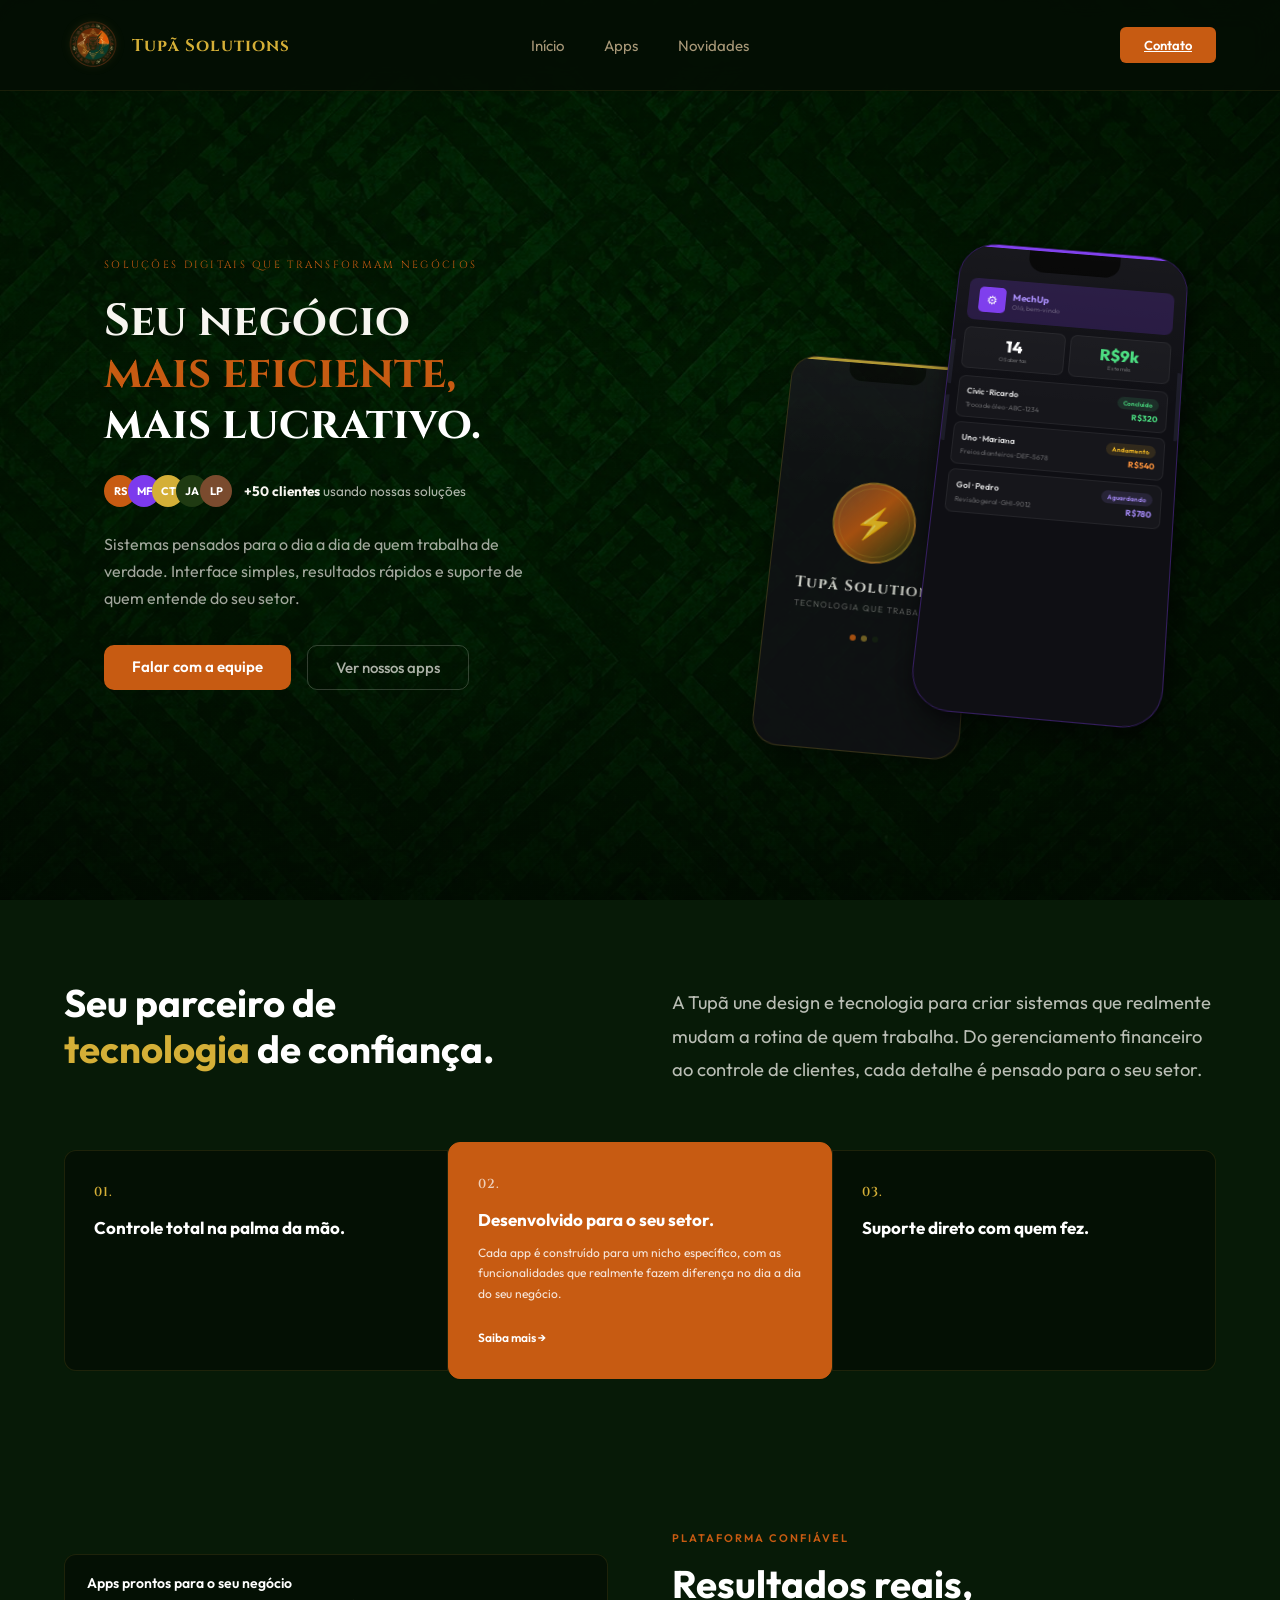
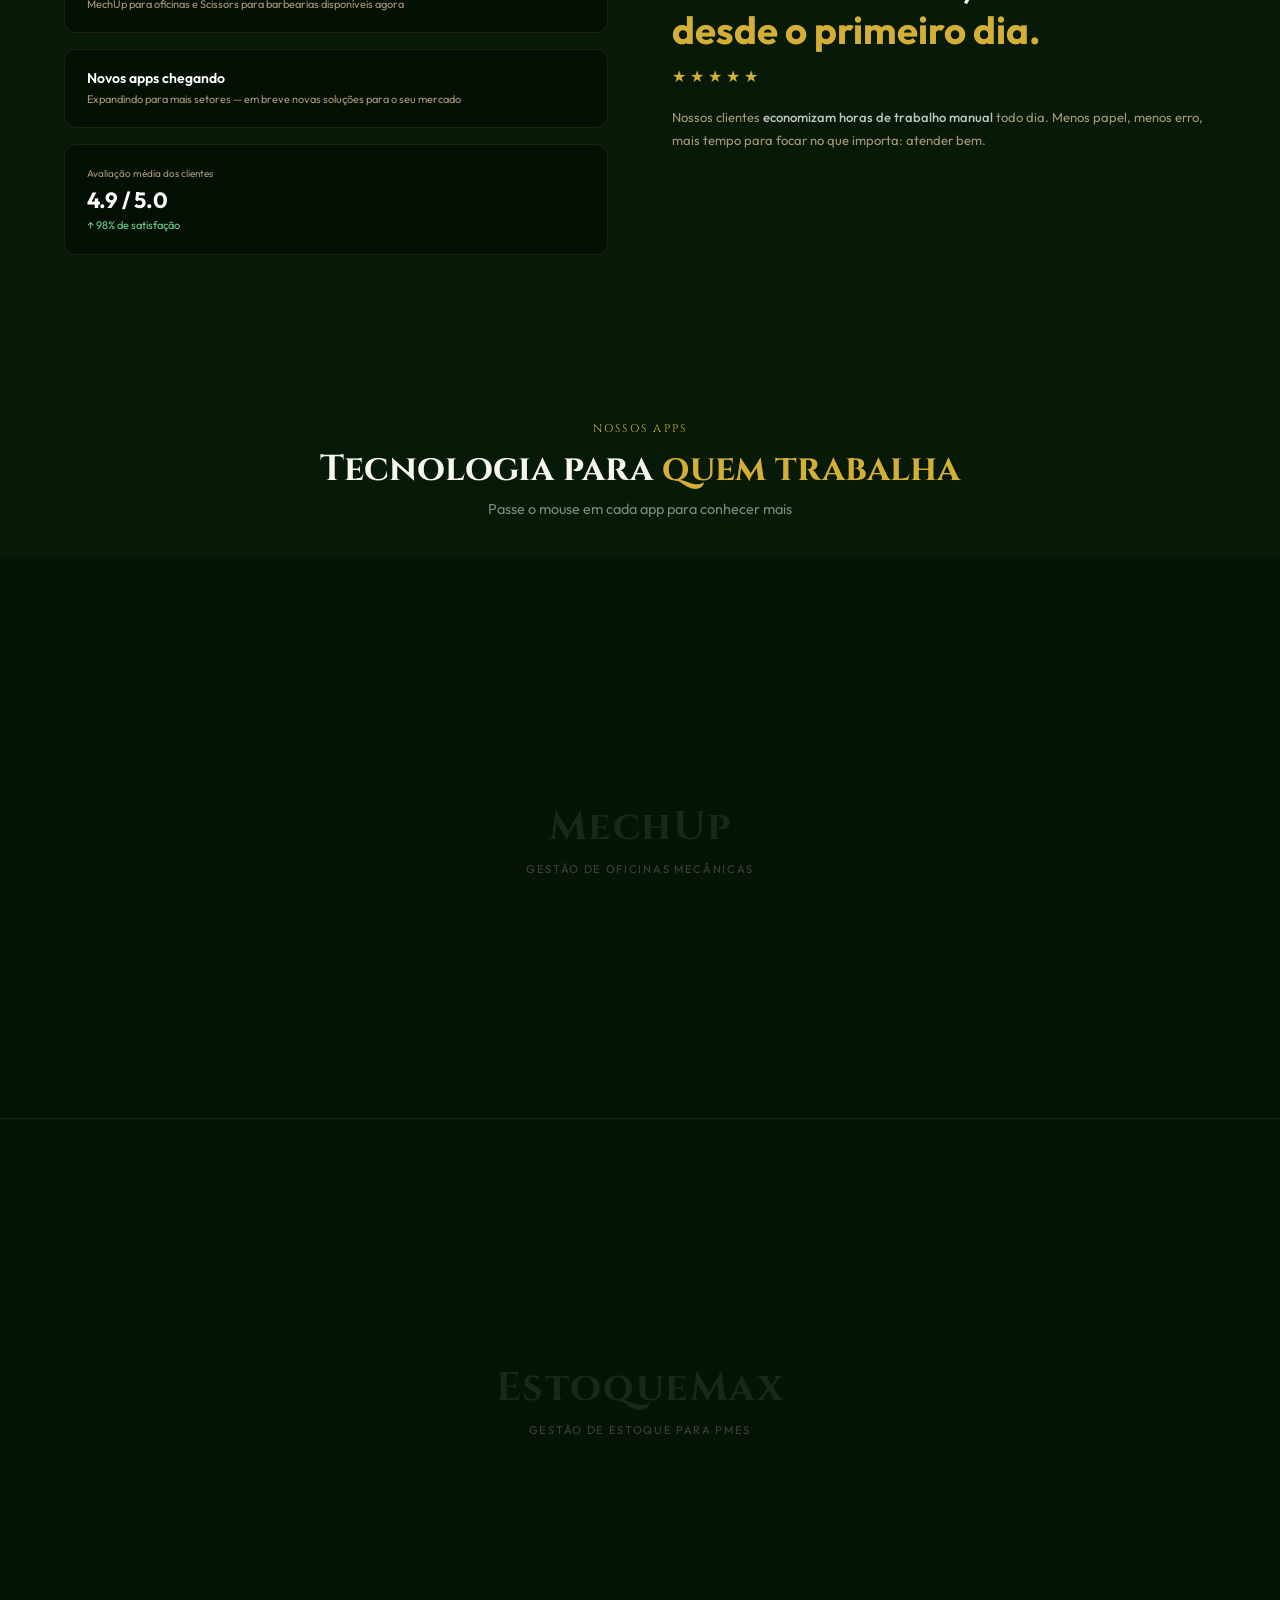
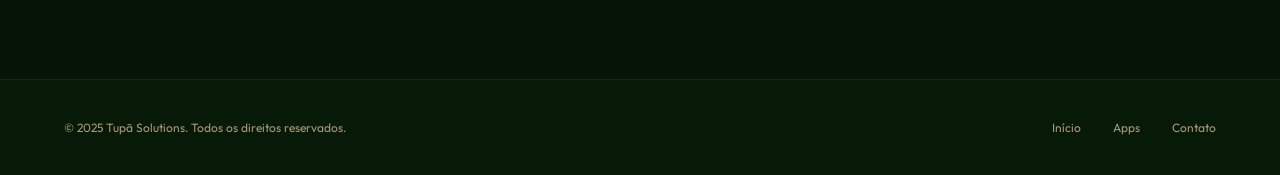
==== commit 02595436: "MechUp carousel: viewport absoluto 4px inset, remove wrapper phone-screen" ====
--- a/index.html
+++ b/index.html
@@ -242,38 +242,36 @@
             <div class="phone-btn-v1"></div>
             <div class="phone-btn-v2"></div>
             <div class="phone-notch"></div>
-            <div class="phone-screen">
-              <!-- Carrossel de telas reais MechUp -->
-              <div class="mechup-carousel-viewport">
-                <div class="mechup-slide-label" id="mechupLabel">Dashboard</div>
-                <div class="mechup-carousel-track" id="mechupTrack">
-                  <div class="mechup-slide">
-                    <img src="assets/images/MechUp/mechup-dashboard.jpeg" alt="Dashboard MechUp" loading="lazy">
-                  </div>
-                  <div class="mechup-slide">
-                    <img src="assets/images/MechUp/mechup-ordens.jpeg" alt="Ordens de Servico MechUp" loading="lazy">
-                  </div>
-                  <div class="mechup-slide">
-                    <img src="assets/images/MechUp/mechup-clientes.jpeg" alt="Clientes MechUp" loading="lazy">
-                  </div>
-                  <div class="mechup-slide">
-                    <img src="assets/images/MechUp/mechup-carros.jpeg" alt="Carros MechUp" loading="lazy">
-                  </div>
-                  <div class="mechup-slide">
-                    <img src="assets/images/MechUp/mechup-estoque.jpeg" alt="Estoque MechUp" loading="lazy">
-                  </div>
-                  <div class="mechup-slide">
-                    <img src="assets/images/MechUp/mechup-financeiro.jpeg" alt="Financeiro MechUp" loading="lazy">
-                  </div>
-                  <div class="mechup-slide">
-                    <img src="assets/images/MechUp/mechup-adiantamentos.jpeg" alt="Adiantamentos MechUp" loading="lazy">
-                  </div>
-                  <div class="mechup-slide">
-                    <img src="assets/images/MechUp/mechup-lembretes.jpeg" alt="Lembretes MechUp" loading="lazy">
-                  </div>
-                </div>
-                <div class="mechup-dots" id="mechupDots"></div>
-              </div>
+            <!-- Carrossel de telas reais MechUp -->
+            <div class="mechup-carousel-viewport">
+              <div class="mechup-slide-label" id="mechupLabel">Dashboard</div>
+              <div class="mechup-carousel-track" id="mechupTrack">
+                <div class="mechup-slide">
+                  <img src="assets/images/MechUp/mechup-dashboard.jpeg" alt="Dashboard MechUp" loading="lazy">
+                </div>
+                <div class="mechup-slide">
+                  <img src="assets/images/MechUp/mechup-ordens.jpeg" alt="Ordens de Servico MechUp" loading="lazy">
+                </div>
+                <div class="mechup-slide">
+                  <img src="assets/images/MechUp/mechup-clientes.jpeg" alt="Clientes MechUp" loading="lazy">
+                </div>
+                <div class="mechup-slide">
+                  <img src="assets/images/MechUp/mechup-carros.jpeg" alt="Carros MechUp" loading="lazy">
+                </div>
+                <div class="mechup-slide">
+                  <img src="assets/images/MechUp/mechup-estoque.jpeg" alt="Estoque MechUp" loading="lazy">
+                </div>
+                <div class="mechup-slide">
+                  <img src="assets/images/MechUp/mechup-financeiro.jpeg" alt="Financeiro MechUp" loading="lazy">
+                </div>
+                <div class="mechup-slide">
+                  <img src="assets/images/MechUp/mechup-adiantamentos.jpeg" alt="Adiantamentos MechUp" loading="lazy">
+                </div>
+                <div class="mechup-slide">
+                  <img src="assets/images/MechUp/mechup-lembretes.jpeg" alt="Lembretes MechUp" loading="lazy">
+                </div>
+              </div>
+              <div class="mechup-dots" id="mechupDots"></div>
             </div>
           </div>
         </div>
--- a/assets/css/style.css
+++ b/assets/css/style.css
@@ -1105,10 +1105,14 @@
 }
 
 .mechup-carousel-viewport {
-  width: 100%;
-  height: 100%;
+  position: absolute;
+  top: 4px;
+  left: 4px;
+  right: 4px;
+  bottom: 4px;
   overflow: hidden;
-  position: relative;
+  border-radius: 32px;
+  background: #0a0a0f;
 }
 
 .mechup-carousel-track {
@@ -1131,6 +1135,7 @@
   object-fit: cover;
   object-position: top center;
   display: block;
+  background: #0a0a0f;
 }
 
 .mechup-dots {
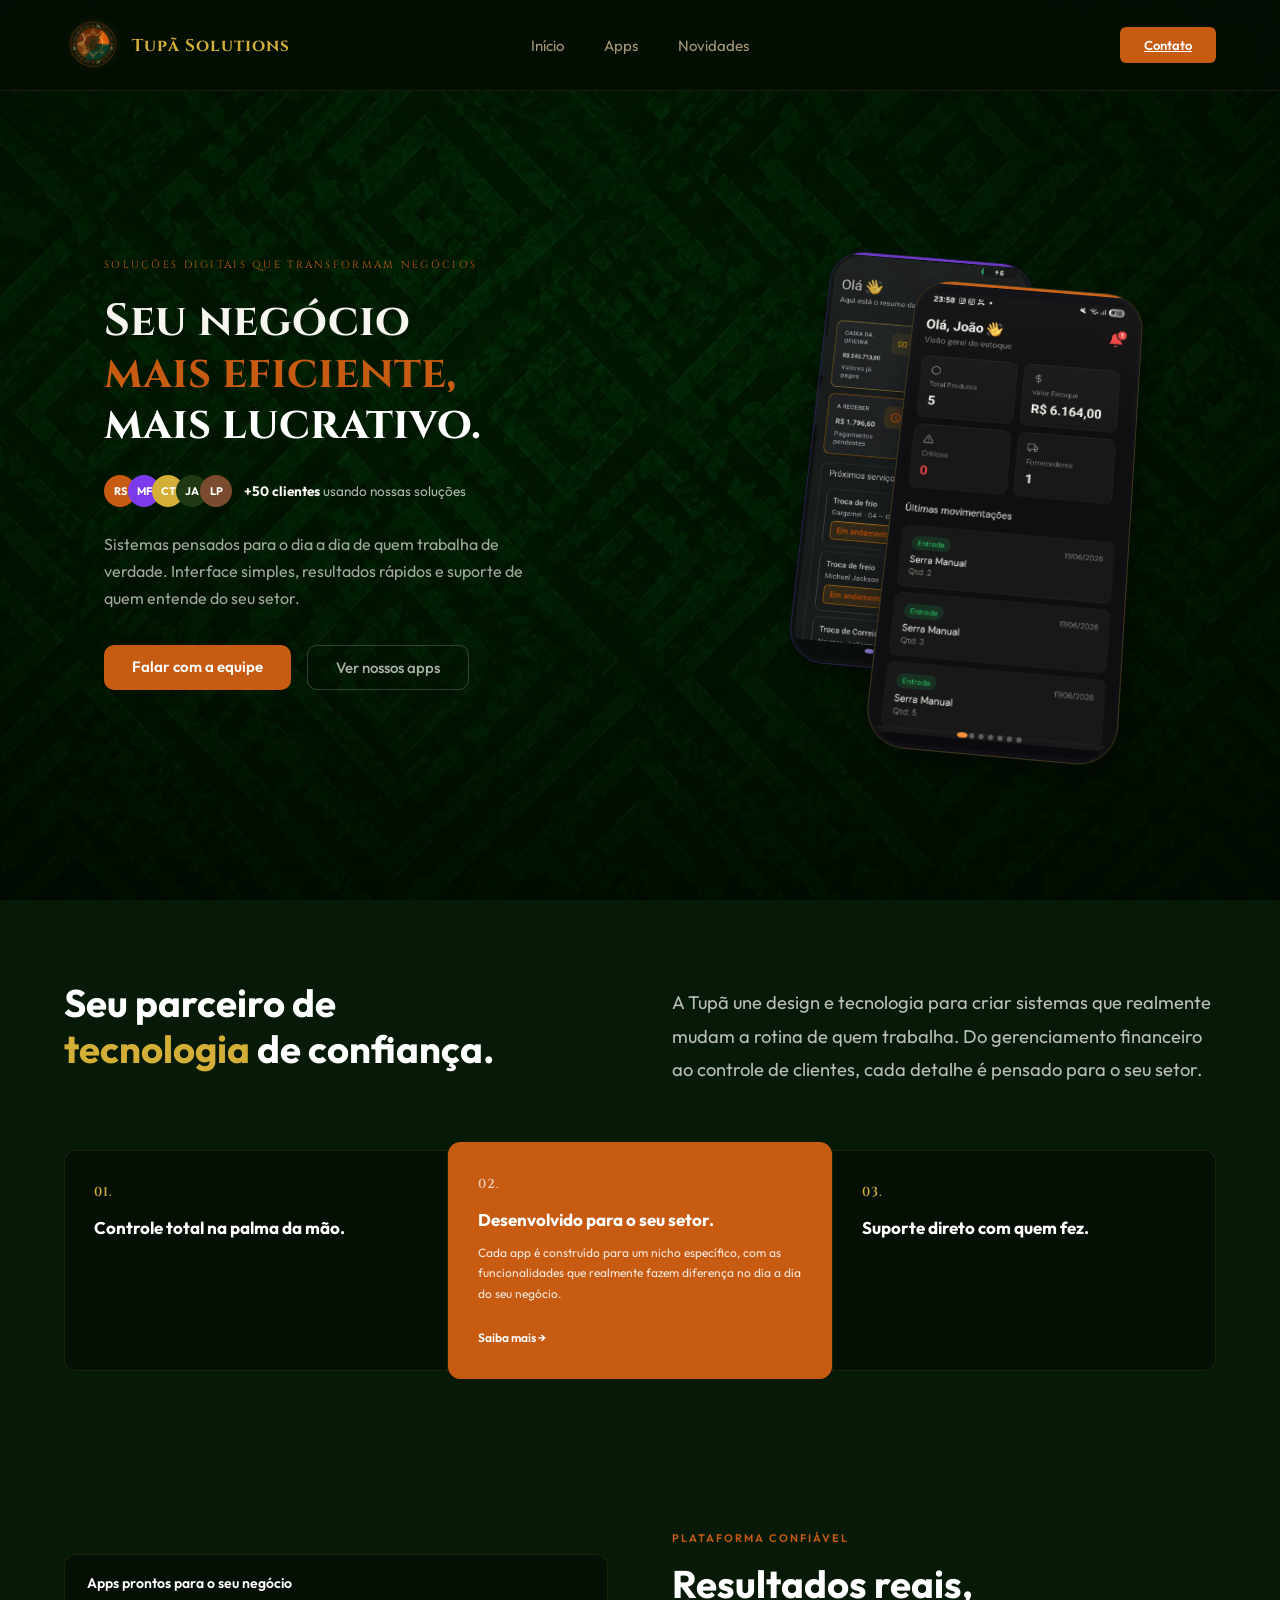
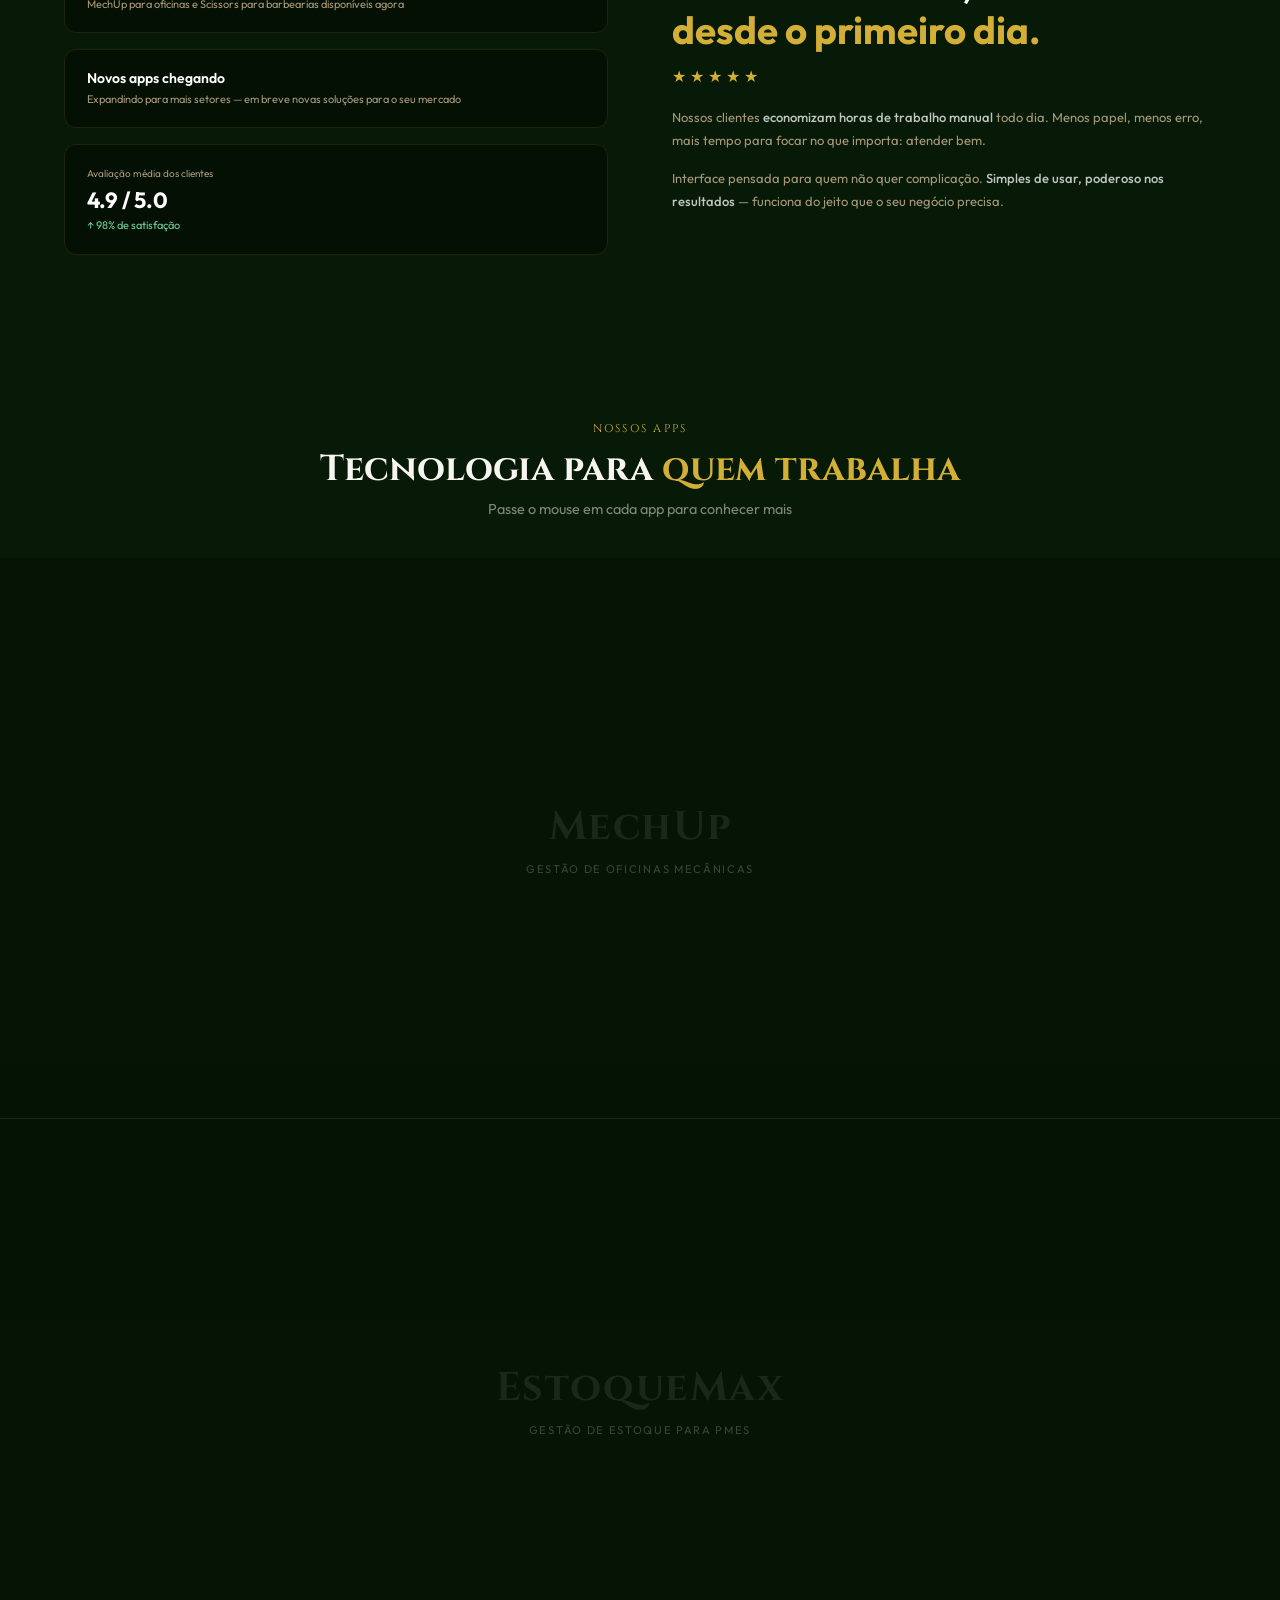
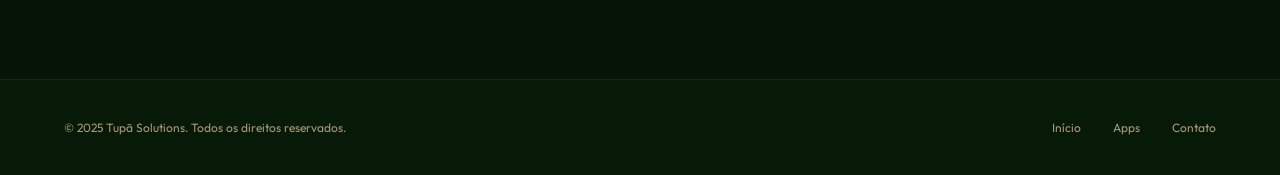
==== commit a9a0f943: "Hero: ciclo duplo de celulares MechUp/EstoqueMax com splash e troca de posicao" ====
--- a/index.html
+++ b/index.html
@@ -63,88 +63,57 @@
       </div>
     </div>
 
-    <div class="hero-phones">
-
-      <!-- Celular de trás: Splash Tupã Solutions -->
-      <div class="hero-phone-wrap hero-phone-back hero-animated" data-delay="500">
-        <div class="hero-phone phone-tupa">
-          <div class="hero-phone-topbar topbar-gold"></div>
-          <div class="hero-phone-glare"></div>
-          <div class="hero-phone-notch notch-sm"></div>
-          <div class="tupa-splash">
-            <div class="tupa-logo-circle">
-              <div class="tupa-ring"></div>
-              <span class="tupa-bolt">&#9889;</span>
-            </div>
-            <div class="tupa-brand-text">
-              <div class="tupa-brand-name">Tupã Solutions</div>
-              <div class="tupa-brand-tagline">Tecnologia que trabalha</div>
-            </div>
-            <div class="tupa-dots">
-              <div class="tupa-dot td-1"></div>
-              <div class="tupa-dot td-2"></div>
-              <div class="tupa-dot td-3"></div>
-            </div>
-          </div>
-        </div>
-      </div>
-
-      <!-- Celular da frente: MechUp -->
-      <div class="hero-phone-wrap hero-phone-front hero-animated" data-delay="680">
-        <div class="hero-phone phone-mechup-hero">
+    <div class="dual-phone-stage" id="dualPhoneStage">
+
+      <div class="phone-slot slot-back" id="slotA" data-app="mechup">
+        <div class="hero-phone phone-mechup-hero" id="frameA">
           <div class="hero-phone-topbar topbar-purple"></div>
           <div class="hero-phone-glare"></div>
           <div class="hero-phone-btn-r"></div>
           <div class="hero-phone-btn-v1"></div>
           <div class="hero-phone-btn-v2"></div>
           <div class="hero-phone-notch notch-lg"></div>
-          <div class="hero-phone-screen">
-            <div class="hero-ph-header">
-              <div class="hero-ph-icon ph-icon-purple">&#9881;</div>
-              <div>
-                <div class="hero-ph-name ph-name-purple">MechUp</div>
-                <div class="hero-ph-sub">Olá, bem-vindo</div>
-              </div>
-            </div>
-            <div class="hero-ph-stats">
-              <div class="hero-ph-stat">
-                <div class="hero-stat-n">14</div>
-                <div class="hero-stat-l">OS abertas</div>
-              </div>
-              <div class="hero-ph-stat">
-                <div class="hero-stat-n" style="color:#4ade80;">R$9k</div>
-                <div class="hero-stat-l">Este mês</div>
-              </div>
-            </div>
-            <div class="hero-ph-card">
-              <div class="hero-ph-row">
-                <span class="hero-ph-cn">Civic · Ricardo</span>
-                <span class="hero-ph-badge badge-green">Concluído</span>
-              </div>
-              <div class="hero-ph-row" style="margin-top:2px;">
-                <span class="hero-ph-info">Troca de óleo · ABC-1234</span>
-                <span class="hero-ph-val val-green">R$320</span>
-              </div>
-            </div>
-            <div class="hero-ph-card">
-              <div class="hero-ph-row">
-                <span class="hero-ph-cn">Uno · Mariana</span>
-                <span class="hero-ph-badge badge-yellow">Andamento</span>
-              </div>
-              <div class="hero-ph-row" style="margin-top:2px;">
-                <span class="hero-ph-info">Freios dianteiros · DEF-5678</span>
-                <span class="hero-ph-val val-orange">R$540</span>
-              </div>
-            </div>
-            <div class="hero-ph-card">
-              <div class="hero-ph-row">
-                <span class="hero-ph-cn">Gol · Pedro</span>
-                <span class="hero-ph-badge badge-purple">Aguardando</span>
-              </div>
-              <div class="hero-ph-row" style="margin-top:2px;">
-                <span class="hero-ph-info">Revisão geral · GHI-9012</span>
-                <span class="hero-ph-val val-purple">R$780</span>
-              </div>
+
+          <div class="mechup-carousel-viewport">
+            <div class="mechup-carousel-track" id="heroMechupTrack">
+              <div class="mechup-slide"><img src="assets/images/MechUp/mechup-dashboard.jpeg" alt="Dashboard MechUp" loading="lazy"></div>
+              <div class="mechup-slide"><img src="assets/images/MechUp/mechup-ordens.jpeg" alt="Ordens MechUp" loading="lazy"></div>
+              <div class="mechup-slide"><img src="assets/images/MechUp/mechup-clientes.jpeg" alt="Clientes MechUp" loading="lazy"></div>
+              <div class="mechup-slide"><img src="assets/images/MechUp/mechup-carros.jpeg" alt="Carros MechUp" loading="lazy"></div>
+              <div class="mechup-slide"><img src="assets/images/MechUp/mechup-estoque.jpeg" alt="Estoque MechUp" loading="lazy"></div>
+              <div class="mechup-slide"><img src="assets/images/MechUp/mechup-financeiro.jpeg" alt="Financeiro MechUp" loading="lazy"></div>
+              <div class="mechup-slide"><img src="assets/images/MechUp/mechup-adiantamentos.jpeg" alt="Adiantamentos MechUp" loading="lazy"></div>
+              <div class="mechup-slide"><img src="assets/images/MechUp/mechup-lembretes.jpeg" alt="Lembretes MechUp" loading="lazy"></div>
+            </div>
+            <div class="mechup-dots" id="heroMechupDots"></div>
+
+            <div class="app-splash-overlay" id="splashA">
+              <img src="assets/images/MechUp/logo-mechup.png" alt="MechUp" class="app-splash-logo">
+            </div>
+          </div>
+        </div>
+      </div>
+
+      <div class="phone-slot slot-front" id="slotB" data-app="estoque">
+        <div class="hero-phone phone-tupa" id="frameB" style="width:240px;height:480px;border-radius:38px;">
+          <div class="hero-phone-topbar topbar-gold" style="background:#C75B12;"></div>
+          <div class="hero-phone-glare"></div>
+          <div class="hero-phone-notch notch-lg"></div>
+
+          <div class="estoque-carousel-viewport">
+            <div class="estoque-carousel-track" id="heroEstoqueTrack">
+              <div class="estoque-slide"><img src="assets/images/EstoqueMax/estoquemax-dashboard.jpeg" alt="Dashboard EstoqueMax" loading="lazy"></div>
+              <div class="estoque-slide"><img src="assets/images/EstoqueMax/estoquemax-produtos.jpeg" alt="Produtos EstoqueMax" loading="lazy"></div>
+              <div class="estoque-slide"><img src="assets/images/EstoqueMax/estoquemax-movimentacoes.jpeg" alt="Movimentacoes EstoqueMax" loading="lazy"></div>
+              <div class="estoque-slide"><img src="assets/images/EstoqueMax/estoquemax-historico.jpeg" alt="Historico EstoqueMax" loading="lazy"></div>
+              <div class="estoque-slide"><img src="assets/images/EstoqueMax/estoquemax-depositos.jpeg" alt="Depositos EstoqueMax" loading="lazy"></div>
+              <div class="estoque-slide"><img src="assets/images/EstoqueMax/estoquemax-financeiro.jpeg" alt="Financeiro EstoqueMax" loading="lazy"></div>
+              <div class="estoque-slide"><img src="assets/images/EstoqueMax/estoquemax-relatorios.jpeg" alt="Relatorios EstoqueMax" loading="lazy"></div>
+            </div>
+            <div class="estoque-dots" id="heroEstoqueDots"></div>
+
+            <div class="app-splash-overlay" id="splashB">
+              <img src="assets/images/EstoqueMax/logo-estoquemax.png" alt="EstoqueMax" class="app-splash-logo">
             </div>
           </div>
         </div>
@@ -317,30 +286,32 @@
             <div class="phone-btn-v1"></div>
             <div class="phone-btn-v2"></div>
             <div class="phone-notch"></div>
-            <div class="phone-screen">
-              <div class="phone-header phone-header-estoque">
-                <div class="phone-header-icon phone-hicon-estoque">&#9632;</div>
-                <div>
-                  <div class="phone-header-name phone-hname-estoque">EstoqueMax</div>
-                  <div class="phone-header-sub">Visão geral</div>
+            <!-- Carrossel de telas reais EstoqueMax -->
+            <div class="estoque-carousel-viewport">
+              <div class="estoque-carousel-track" id="estoqueTrack">
+                <div class="estoque-slide">
+                  <img src="assets/images/EstoqueMax/estoquemax-dashboard.jpeg" alt="Dashboard EstoqueMax" loading="lazy">
+                </div>
+                <div class="estoque-slide">
+                  <img src="assets/images/EstoqueMax/estoquemax-produtos.jpeg" alt="Produtos EstoqueMax" loading="lazy">
+                </div>
+                <div class="estoque-slide">
+                  <img src="assets/images/EstoqueMax/estoquemax-movimentacoes.jpeg" alt="Movimentacoes EstoqueMax" loading="lazy">
+                </div>
+                <div class="estoque-slide">
+                  <img src="assets/images/EstoqueMax/estoquemax-historico.jpeg" alt="Historico EstoqueMax" loading="lazy">
+                </div>
+                <div class="estoque-slide">
+                  <img src="assets/images/EstoqueMax/estoquemax-depositos.jpeg" alt="Depositos EstoqueMax" loading="lazy">
+                </div>
+                <div class="estoque-slide">
+                  <img src="assets/images/EstoqueMax/estoquemax-financeiro.jpeg" alt="Financeiro EstoqueMax" loading="lazy">
+                </div>
+                <div class="estoque-slide">
+                  <img src="assets/images/EstoqueMax/estoquemax-relatorios.jpeg" alt="Relatorios EstoqueMax" loading="lazy">
                 </div>
               </div>
-              <div class="phone-stats">
-                <div class="phone-stat"><div class="stat-n">1.2k</div><div class="stat-l">Produtos</div></div>
-                <div class="phone-stat"><div class="stat-n" style="color:#fb923c;">18</div><div class="stat-l">Alertas</div></div>
-              </div>
-              <div class="phone-card">
-                <div class="phone-card-row"><span class="card-cn">Parafuso M8</span><span class="card-badge badge-red">Crítico</span></div>
-                <div class="phone-card-row" style="margin-top:2px;"><span class="card-sub">Estoque: 3 un · Min: 20</span><span class="card-val val-orange">Repor</span></div>
-              </div>
-              <div class="phone-card">
-                <div class="phone-card-row"><span class="card-cn">Óleo 5W30</span><span class="card-badge badge-green">Normal</span></div>
-                <div class="phone-card-row" style="margin-top:2px;"><span class="card-sub">Estoque: 84 un</span><span class="card-val val-green">R$42,00</span></div>
-              </div>
-              <div class="phone-card">
-                <div class="phone-card-row"><span class="card-cn">Pedido #047</span><span class="card-badge badge-orange">Pendente</span></div>
-                <div class="phone-card-row" style="margin-top:2px;"><span class="card-sub">Fornecedor Sul</span><span class="card-val val-orange">R$1.240</span></div>
-              </div>
+              <div class="estoque-dots" id="estoqueDots"></div>
             </div>
           </div>
         </div>
--- a/assets/css/style.css
+++ b/assets/css/style.css
@@ -921,16 +921,13 @@
 .phone-tupa {
   width: 200px; height: 400px;
   border: 1.5px solid rgba(212, 175, 55, 0.25);
-  transform: perspective(900px) rotateX(12deg) rotate(5deg);
   box-shadow: 6px 12px 30px rgba(0,0,0,0.5);
-  opacity: 0.82;
 }
 
 .phone-mechup-hero {
   width: 240px; height: 480px;
   border-radius: 38px;
   border: 1.5px solid rgba(124, 58, 237, 0.35);
-  transform: perspective(900px) rotateX(12deg) rotate(5deg);
   box-shadow: 8px 16px 40px rgba(0,0,0,0.55), 2px 4px 12px rgba(0,0,0,0.3);
 }
 
@@ -1113,6 +1110,9 @@
   overflow: hidden;
   border-radius: 32px;
   background: #0a0a0f;
+  display: flex;
+  align-items: center;
+  justify-content: center;
 }
 
 .mechup-carousel-track {
@@ -1131,11 +1131,12 @@
 
 .mechup-slide img {
   width: 100%;
-  height: 100%;
+  height: 96%;
   object-fit: cover;
   object-position: top center;
   display: block;
   background: #0a0a0f;
+  margin: 0 auto;
 }
 
 .mechup-dots {
@@ -1163,20 +1164,74 @@
 }
 
 .mechup-slide-label {
+  display: none;
+}
+
+/* ── CARROSSEL ESTOQUEMAX ── */
+.estoque-carousel-viewport {
   position: absolute;
-  top: 10px;
+  top: 4px;
+  left: 4px;
+  right: 4px;
+  bottom: 4px;
+  overflow: hidden;
+  border-radius: 32px;
+  background: #0a0a0f;
+  display: flex;
+  align-items: center;
+  justify-content: center;
+}
+
+.estoque-carousel-track {
+  display: flex;
+  height: 100%;
+  width: 100%;
+  transition: transform 0.7s cubic-bezier(0.4, 0, 0.2, 1);
+  will-change: transform;
+}
+
+.estoque-slide {
+  min-width: 100%;
+  height: 100%;
+  flex-shrink: 0;
+  overflow: hidden;
+  display: flex;
+  align-items: center;
+  justify-content: center;
+}
+
+.estoque-slide img {
+  width: 100%;
+  height: 96%;
+  object-fit: cover;
+  object-position: top center;
+  display: block;
+  background: #0a0a0f;
+  margin: 0 auto;
+}
+
+.estoque-dots {
+  position: absolute;
+  bottom: 10px;
   left: 50%;
   transform: translateX(-50%);
-  background: rgba(0, 0, 0, 0.55);
-  color: rgba(255, 255, 255, 0.85);
-  font-size: 8px;
-  font-weight: 600;
-  letter-spacing: 0.08em;
-  padding: 3px 8px;
-  border-radius: 100px;
-  white-space: nowrap;
-  z-index: 15;
-  pointer-events: none;
+  display: flex;
+  gap: 4px;
+  z-index: 20;
+}
+
+.estoque-dot {
+  width: 5px;
+  height: 5px;
+  border-radius: 50%;
+  background: rgba(255, 255, 255, 0.3);
+  transition: background 0.3s, transform 0.3s;
+}
+
+.estoque-dot.active {
+  background: #fb923c;
+  transform: scaleX(2);
+  border-radius: 3px;
 }
 
 /* HERO RESPONSIVO */
@@ -1194,3 +1249,70 @@
   .hero-ctas { justify-content: center; }
   .hero-desc { margin: 0 auto 2rem; }
 }
+
+/* ── DUAL PHONE STAGE — ciclo com troca de posição ── */
+.dual-phone-stage {
+  position: relative;
+  width: 380px;
+  height: 520px;
+  flex-shrink: 0;
+}
+
+.phone-slot {
+  position: absolute;
+  transition: left 1s cubic-bezier(0.65, 0, 0.35, 1),
+              top 1s cubic-bezier(0.65, 0, 0.35, 1),
+              transform 1s cubic-bezier(0.65, 0, 0.35, 1),
+              opacity 1s ease;
+}
+
+.slot-back {
+  left: 0px;
+  top: 0px;
+  z-index: 1;
+  transform: perspective(900px) rotateX(12deg) rotate(5deg) scale(0.88);
+  opacity: 0.82;
+}
+
+.slot-front {
+  left: 95px;
+  top: 55px;
+  z-index: 2;
+  transform: perspective(900px) rotateX(12deg) rotate(5deg) scale(1);
+  opacity: 1;
+}
+
+/* OVERLAY DE SPLASH COM LOGO */
+.app-splash-overlay {
+  position: absolute;
+  inset: 0;
+  display: flex;
+  align-items: center;
+  justify-content: center;
+  background: #0a0a0f;
+  opacity: 0;
+  pointer-events: none;
+  transition: opacity 0.5s ease;
+  z-index: 30;
+  border-radius: inherit;
+}
+
+.app-splash-overlay.show {
+  opacity: 1;
+}
+
+.app-splash-logo {
+  width: 60%;
+  max-width: 140px;
+  object-fit: contain;
+}
+
+@media (max-width: 900px) {
+  .dual-phone-stage {
+    width: 100%;
+    max-width: 340px;
+    height: 460px;
+    margin: 0 auto;
+  }
+  .slot-front { left: 70px; top: 45px; }
+}
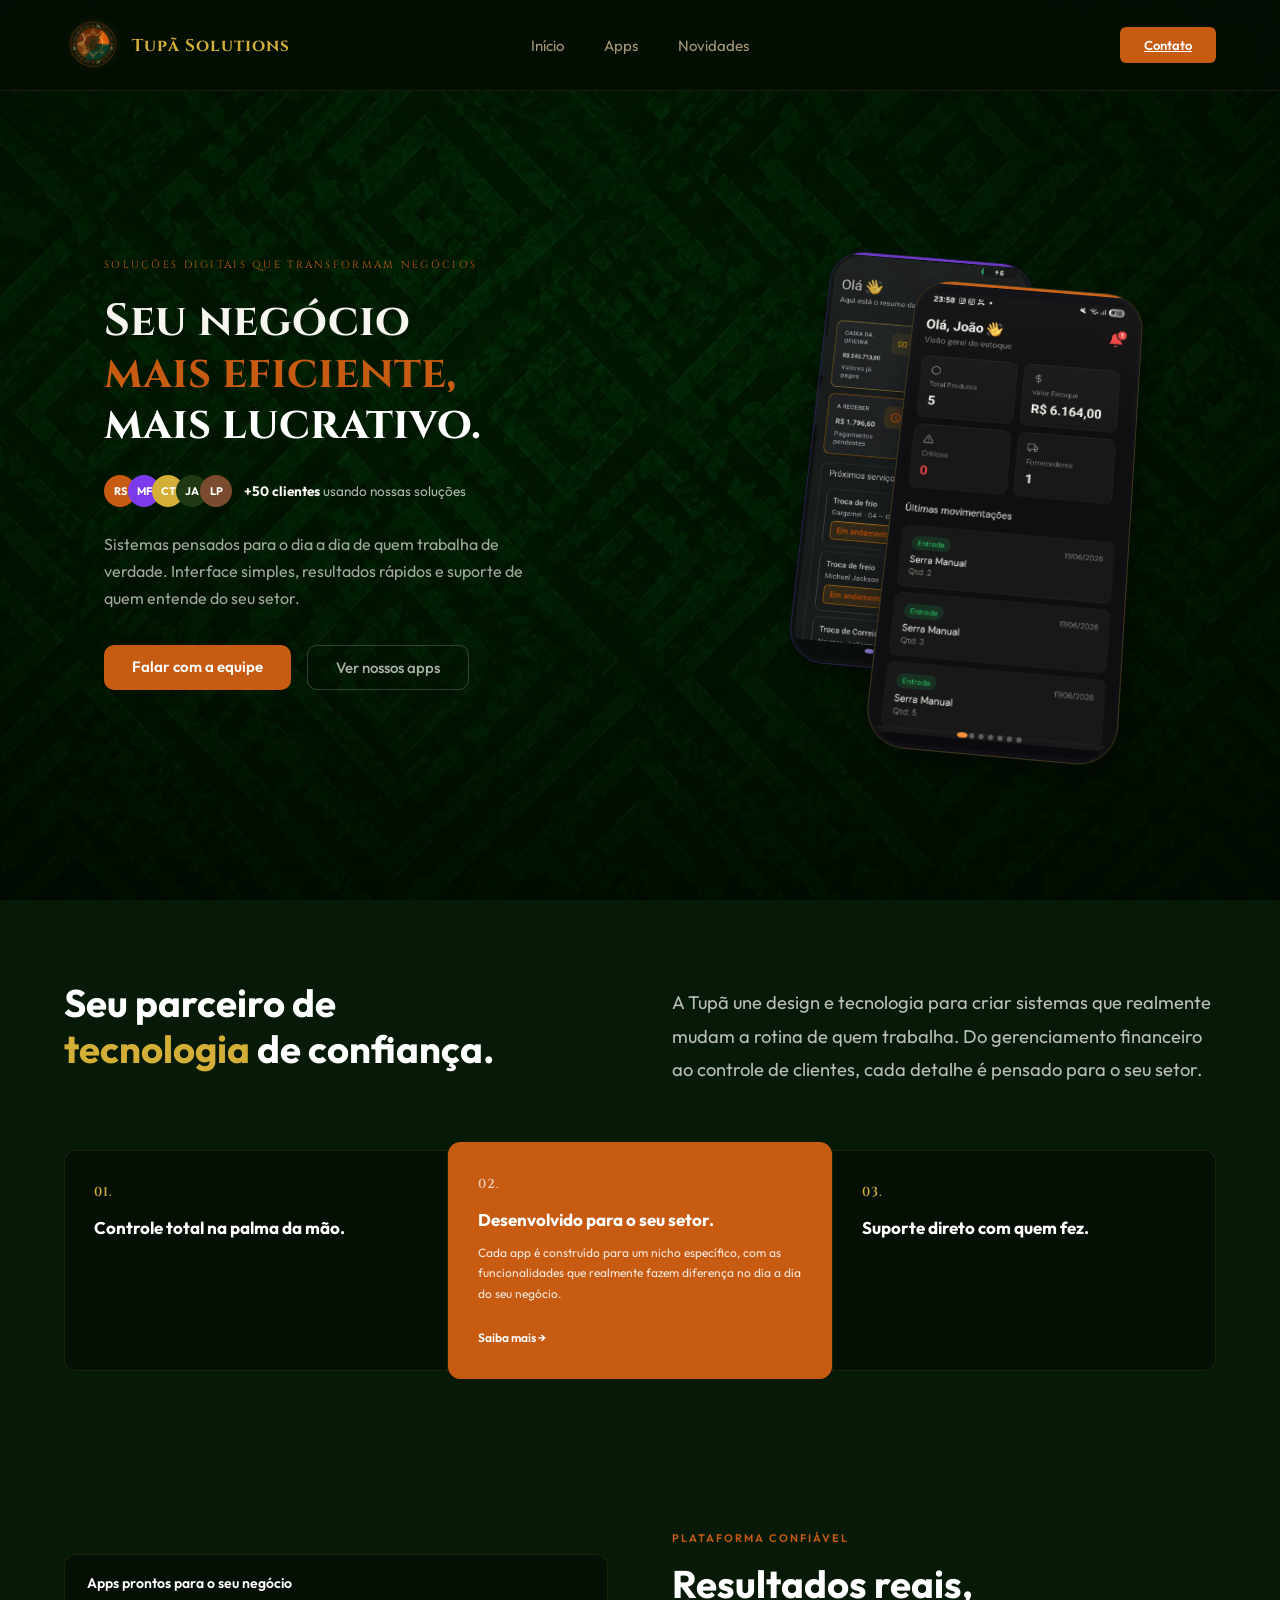
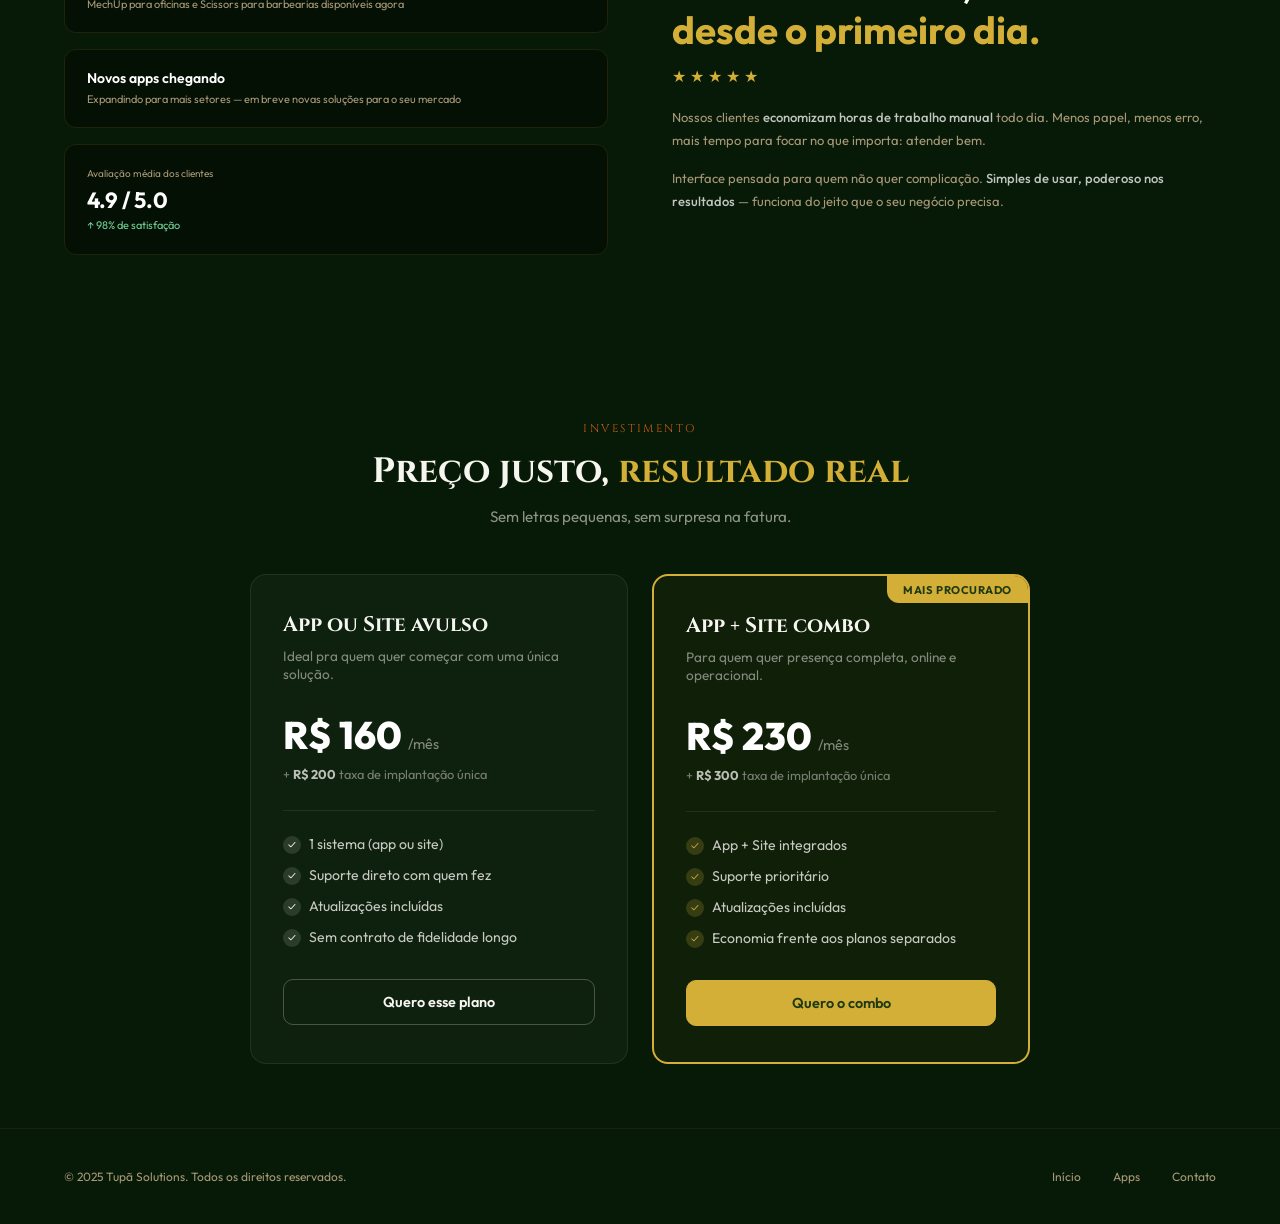
==== commit 94847242: "Remove secao de apps (MechUp/EstoqueMax com hover) e adiciona secao de precos" ====
--- a/index.html
+++ b/index.html
@@ -57,7 +57,7 @@
         <a href="https://wa.me/5517996433083" class="hero-btn-primary" target="_blank" rel="noopener">
           Falar com a equipe
         </a>
-        <a href="#apps" class="hero-btn-ghost">
+        <a href="#precos" class="hero-btn-ghost">
           Ver nossos apps
         </a>
       </div>
@@ -86,10 +86,6 @@
               <div class="mechup-slide"><img src="assets/images/MechUp/mechup-lembretes.jpeg" alt="Lembretes MechUp" loading="lazy"></div>
             </div>
             <div class="mechup-dots" id="heroMechupDots"></div>
-
-            <div class="app-splash-overlay" id="splashA">
-              <img src="assets/images/MechUp/logo-mechup.png" alt="MechUp" class="app-splash-logo">
-            </div>
           </div>
         </div>
       </div>
@@ -111,10 +107,6 @@
               <div class="estoque-slide"><img src="assets/images/EstoqueMax/estoquemax-relatorios.jpeg" alt="Relatorios EstoqueMax" loading="lazy"></div>
             </div>
             <div class="estoque-dots" id="heroEstoqueDots"></div>
-
-            <div class="app-splash-overlay" id="splashB">
-              <img src="assets/images/EstoqueMax/logo-estoquemax.png" alt="EstoqueMax" class="app-splash-logo">
-            </div>
           </div>
         </div>
       </div>
@@ -160,163 +152,67 @@
       <p class="desc scroll-reveal" data-delay="350">Nossos clientes <strong>economizam horas de trabalho manual</strong> todo dia. Menos papel, menos erro, mais tempo para focar no que importa: atender bem.</p>
       <p class="desc scroll-reveal" data-delay="450">Interface pensada para quem não quer complicação. <strong>Simples de usar, poderoso nos resultados</strong> — funciona do jeito que o seu negócio precisa.</p>
       <div class="tp2-btns scroll-reveal" data-delay="550">
-        <a href="#apps" class="btn-cta">Ver nossos apps →</a>
+        <a href="#precos" class="btn-cta">Ver nossos apps →</a>
         <a href="https://wa.me/5517996433083" target="_blank" class="btn-ghost">Falar com a equipe</a>
       </div>
     </div>
   </div>
 </section>
 
-<!-- SEÇÃO DE APPS — TUPÃ SOLUTIONS -->
-<section class="apps-section" id="apps">
-  <div class="apps-header">
-    <div class="apps-eyebrow">Nossos Apps</div>
-    <h2 class="apps-title">Tecnologia para <span>quem trabalha</span></h2>
-    <p class="apps-sub">Passe o mouse em cada app para conhecer mais</p>
-  </div>
-
-  <!-- MECHUP -->
-  <div class="app-block" id="app-mechup" onmouseenter="appEnter('mechup')" onmouseleave="appLeave('mechup')">
-    <div class="app-bg-texture"></div>
-    <div class="app-ink ink-mechup"></div>
-    <div class="app-idle-hint">
-      <div class="idle-name">MechUp</div>
-      <div class="idle-tag">Gestão de Oficinas Mecânicas</div>
-    </div>
-    <div class="app-content">
-      <div class="app-text" id="app-text-mechup">
-        <div class="app-logo-row">
-          <div class="app-logo-icon app-logo-mechup">&#9881;</div>
-          <div class="app-name">MechUp</div>
-        </div>
-        <div class="app-tag-pill">Gestão de Oficinas Mecânicas</div>
-        <p class="app-desc">OS, clientes, veículos, estoque e financeiro num só lugar. Sem papel, sem confusão — feito pra mecânico de verdade usar no dia a dia.</p>
-        <ul class="app-features">
-          <li><span class="feat-check">&#10003;</span>Ordens de serviço com peças, mão de obra e histórico</li>
-          <li><span class="feat-check">&#10003;</span>Financeiro com adiantamentos e pagamentos parciais</li>
-          <li><span class="feat-check">&#10003;</span>Estoque com código de barras e alertas de mínimo</li>
-          <li><span class="feat-check">&#10003;</span>Permissões por nível: admin, gerente e operador</li>
-          <li><span class="feat-check">&#10003;</span>Web e mobile — disponível no Google Play</li>
-        </ul>
-        <a href="https://wa.me/5517996433083" class="app-cta app-cta-mechup" target="_blank" rel="noopener">
-          Quero o MechUp &#8594;
-        </a>
-      </div>
-      <div class="app-phone-side">
-        <div class="app-phone-mover" id="phone-mechup">
-          <div class="app-phone phone-mechup">
-            <div class="phone-topbar phone-topbar-mechup"></div>
-            <div class="phone-glare"></div>
-            <div class="phone-btn-r"></div>
-            <div class="phone-btn-v1"></div>
-            <div class="phone-btn-v2"></div>
-            <div class="phone-notch"></div>
-            <!-- Carrossel de telas reais MechUp -->
-            <div class="mechup-carousel-viewport">
-              <div class="mechup-slide-label" id="mechupLabel">Dashboard</div>
-              <div class="mechup-carousel-track" id="mechupTrack">
-                <div class="mechup-slide">
-                  <img src="assets/images/MechUp/mechup-dashboard.jpeg" alt="Dashboard MechUp" loading="lazy">
-                </div>
-                <div class="mechup-slide">
-                  <img src="assets/images/MechUp/mechup-ordens.jpeg" alt="Ordens de Servico MechUp" loading="lazy">
-                </div>
-                <div class="mechup-slide">
-                  <img src="assets/images/MechUp/mechup-clientes.jpeg" alt="Clientes MechUp" loading="lazy">
-                </div>
-                <div class="mechup-slide">
-                  <img src="assets/images/MechUp/mechup-carros.jpeg" alt="Carros MechUp" loading="lazy">
-                </div>
-                <div class="mechup-slide">
-                  <img src="assets/images/MechUp/mechup-estoque.jpeg" alt="Estoque MechUp" loading="lazy">
-                </div>
-                <div class="mechup-slide">
-                  <img src="assets/images/MechUp/mechup-financeiro.jpeg" alt="Financeiro MechUp" loading="lazy">
-                </div>
-                <div class="mechup-slide">
-                  <img src="assets/images/MechUp/mechup-adiantamentos.jpeg" alt="Adiantamentos MechUp" loading="lazy">
-                </div>
-                <div class="mechup-slide">
-                  <img src="assets/images/MechUp/mechup-lembretes.jpeg" alt="Lembretes MechUp" loading="lazy">
-                </div>
-              </div>
-              <div class="mechup-dots" id="mechupDots"></div>
-            </div>
-          </div>
-        </div>
-      </div>
-    </div>
-  </div>
-
-  <div class="apps-divider"></div>
-
-  <!-- ESTOQUEMAX -->
-  <div class="app-block" id="app-estoque" onmouseenter="appEnter('estoque')" onmouseleave="appLeave('estoque')">
-    <div class="app-bg-texture"></div>
-    <div class="app-ink ink-estoque"></div>
-    <div class="app-idle-hint">
-      <div class="idle-name">EstoqueMax</div>
-      <div class="idle-tag">Gestão de Estoque para PMEs</div>
-    </div>
-    <div class="app-content">
-      <div class="app-text" id="app-text-estoque">
-        <div class="app-logo-row">
-          <div class="app-logo-icon app-logo-estoque">&#9632;</div>
-          <div class="app-name">EstoqueMax</div>
-        </div>
-        <div class="app-tag-pill">Gestão de Estoque para PMEs</div>
-        <p class="app-desc">Do pequeno comércio ao grande distribuidor. Controle produtos, entradas, saídas e pedidos com código de barras — sem planilha perdida e sem susto no estoque.</p>
-        <ul class="app-features">
-          <li><span class="feat-check">&#10003;</span>Controle de produtos com código de barras</li>
-          <li><span class="feat-check">&#10003;</span>Pedidos de compra e venda automatizados</li>
-          <li><span class="feat-check">&#10003;</span>Alertas de estoque mínimo em tempo real</li>
-          <li><span class="feat-check">&#10003;</span>Permissões por nível: admin, gerente e operador</li>
-          <li><span class="feat-check">&#10003;</span>Relatórios exportáveis em PDF e Excel</li>
-        </ul>
-        <a href="https://wa.me/5517996433083" class="app-cta app-cta-estoque" target="_blank" rel="noopener">
-          Quero o EstoqueMax &#8594;
-        </a>
-      </div>
-      <div class="app-phone-side">
-        <div class="app-phone-mover" id="phone-estoque">
-          <div class="app-phone phone-estoque">
-            <div class="phone-topbar phone-topbar-estoque"></div>
-            <div class="phone-glare"></div>
-            <div class="phone-btn-r"></div>
-            <div class="phone-btn-v1"></div>
-            <div class="phone-btn-v2"></div>
-            <div class="phone-notch"></div>
-            <!-- Carrossel de telas reais EstoqueMax -->
-            <div class="estoque-carousel-viewport">
-              <div class="estoque-carousel-track" id="estoqueTrack">
-                <div class="estoque-slide">
-                  <img src="assets/images/EstoqueMax/estoquemax-dashboard.jpeg" alt="Dashboard EstoqueMax" loading="lazy">
-                </div>
-                <div class="estoque-slide">
-                  <img src="assets/images/EstoqueMax/estoquemax-produtos.jpeg" alt="Produtos EstoqueMax" loading="lazy">
-                </div>
-                <div class="estoque-slide">
-                  <img src="assets/images/EstoqueMax/estoquemax-movimentacoes.jpeg" alt="Movimentacoes EstoqueMax" loading="lazy">
-                </div>
-                <div class="estoque-slide">
-                  <img src="assets/images/EstoqueMax/estoquemax-historico.jpeg" alt="Historico EstoqueMax" loading="lazy">
-                </div>
-                <div class="estoque-slide">
-                  <img src="assets/images/EstoqueMax/estoquemax-depositos.jpeg" alt="Depositos EstoqueMax" loading="lazy">
-                </div>
-                <div class="estoque-slide">
-                  <img src="assets/images/EstoqueMax/estoquemax-financeiro.jpeg" alt="Financeiro EstoqueMax" loading="lazy">
-                </div>
-                <div class="estoque-slide">
-                  <img src="assets/images/EstoqueMax/estoquemax-relatorios.jpeg" alt="Relatorios EstoqueMax" loading="lazy">
-                </div>
-              </div>
-              <div class="estoque-dots" id="estoqueDots"></div>
-            </div>
-          </div>
-        </div>
-      </div>
-    </div>
+<section class="pricing-section" id="precos">
+  <div class="pricing-header">
+    <div class="pricing-eyebrow">Investimento</div>
+    <h2 class="pricing-title">Preço justo, <span>resultado real</span></h2>
+    <p class="pricing-sub">Sem letras pequenas, sem surpresa na fatura.</p>
+  </div>
+
+  <div class="pricing-cards">
+
+    <div class="pricing-card">
+      <div class="pricing-plan-name">App ou Site avulso</div>
+      <p class="pricing-plan-desc">Ideal pra quem quer começar com uma única solução.</p>
+
+      <div class="pricing-row">
+        <span class="pricing-value">R$ 160</span>
+        <span class="pricing-period">/mês</span>
+      </div>
+      <div class="pricing-setup">+ <strong>R$ 200</strong> taxa de implantação única</div>
+
+      <div class="pricing-divider"></div>
+
+      <ul class="pricing-features">
+        <li><span class="pricing-check">&#10003;</span>1 sistema (app ou site)</li>
+        <li><span class="pricing-check">&#10003;</span>Suporte direto com quem fez</li>
+        <li><span class="pricing-check">&#10003;</span>Atualizações incluídas</li>
+        <li><span class="pricing-check">&#10003;</span>Sem contrato de fidelidade longo</li>
+      </ul>
+
+      <a href="https://wa.me/5517996433083" class="pricing-cta cta-avulso" target="_blank" rel="noopener">Quero esse plano</a>
+    </div>
+
+    <div class="pricing-card pricing-card-combo">
+      <div class="pricing-badge">Mais procurado</div>
+      <div class="pricing-plan-name">App + Site combo</div>
+      <p class="pricing-plan-desc">Para quem quer presença completa, online e operacional.</p>
+
+      <div class="pricing-row">
+        <span class="pricing-value">R$ 230</span>
+        <span class="pricing-period">/mês</span>
+      </div>
+      <div class="pricing-setup">+ <strong>R$ 300</strong> taxa de implantação única</div>
+
+      <div class="pricing-divider"></div>
+
+      <ul class="pricing-features">
+        <li><span class="pricing-check pricing-check-combo">&#10003;</span>App + Site integrados</li>
+        <li><span class="pricing-check pricing-check-combo">&#10003;</span>Suporte prioritário</li>
+        <li><span class="pricing-check pricing-check-combo">&#10003;</span>Atualizações incluídas</li>
+        <li><span class="pricing-check pricing-check-combo">&#10003;</span>Economia frente aos planos separados</li>
+      </ul>
+
+      <a href="https://wa.me/5517996433083" class="pricing-cta cta-combo" target="_blank" rel="noopener">Quero o combo</a>
+    </div>
+
   </div>
 </section>
 
--- a/assets/css/style.css
+++ b/assets/css/style.css
@@ -304,476 +304,6 @@
 }
 
 
-/* ============================================================
-   Apps Section (apps-section.css)
-   ============================================================ */
-/* =====================================================
-   SEÇÃO DE APPS — TUPÃ SOLUTIONS
-   Adicionar ao style.css ou em <style> no head
-   ===================================================== */
-
-/* HEADER DA SEÇÃO */
-.apps-section {
-  overflow: hidden;
-}
-
-.apps-header {
-  text-align: center;
-  padding: 4rem 2rem 2.5rem;
-  background: transparent;
-  position: relative;
-  z-index: 2;
-}
-
-.apps-eyebrow {
-  font-family: 'Cinzel', serif;
-  font-size: 0.7rem;
-  letter-spacing: 0.2em;
-  color: #D4AF37;
-  text-transform: uppercase;
-  margin-bottom: 0.75rem;
-}
-
-.apps-title {
-  font-family: 'Cinzel', serif;
-  font-size: clamp(1.6rem, 3vw, 2.25rem);
-  font-weight: 700;
-  color: #F7F5F0;
-  line-height: 1.2;
-  margin-bottom: 0.5rem;
-}
-
-.apps-title span {
-  color: #D4AF37;
-}
-
-.apps-sub {
-  font-size: 0.9rem;
-  color: rgba(247, 245, 240, 0.5);
-}
-
-/* BLOCO DE APP */
-.app-block {
-  position: relative;
-  min-height: 420px;
-  display: flex;
-  align-items: center;
-  overflow: hidden;
-  cursor: pointer;
-}
-
-/* TEXTURA DE FUNDO — mantém o padrão indígena existente */
-.app-bg-texture {
-  position: absolute;
-  inset: 0;
-  background-color: rgba(0, 0, 0, 0.25);
-  z-index: 0;
-}
-
-/* EFEITO TINTA */
-.app-ink {
-  position: absolute;
-  inset: 0;
-  z-index: 1;
-  clip-path: inset(0 100% 0 0);
-  transition: clip-path 0.8s cubic-bezier(0.4, 0, 0.2, 1);
-  pointer-events: none;
-}
-
-.ink-mechup  { background: rgba(109, 40, 217, 0.85); }
-.ink-estoque { background: rgba(194, 65, 12, 0.85); }
-
-.app-block:hover .app-ink {
-  clip-path: inset(0 0% 0 0);
-}
-
-/* HINT IDLE */
-.app-idle-hint {
-  position: absolute;
-  z-index: 2;
-  top: 50%;
-  left: 50%;
-  transform: translate(-50%, -50%);
-  display: flex;
-  flex-direction: column;
-  align-items: center;
-  gap: 8px;
-  pointer-events: none;
-  transition: opacity 0.3s;
-}
-
-.app-block:hover .app-idle-hint {
-  opacity: 0;
-}
-
-.idle-name {
-  font-family: 'Cinzel', serif;
-  font-size: clamp(1.8rem, 4vw, 2.5rem);
-  font-weight: 700;
-  color: rgba(247, 245, 240, 0.09);
-  letter-spacing: 0.04em;
-  white-space: nowrap;
-}
-
-.idle-tag {
-  font-size: 0.7rem;
-  color: rgba(247, 245, 240, 0.22);
-  letter-spacing: 0.15em;
-  text-transform: uppercase;
-  text-align: center;
-}
-
-.idle-icon {
-  color: rgba(247, 245, 240, 0.25);
-  font-size: 1.1rem;
-  margin-top: 4px;
-}
-
-/* CONTEÚDO */
-.app-content {
-  position: relative;
-  z-index: 2;
-  display: flex;
-  align-items: center;
-  width: 100%;
-  max-width: 1100px;
-  margin: 0 auto;
-  padding: 2.5rem 5rem;
-  gap: 3rem;
-  justify-content: space-between;
-}
-
-/* TEXTO */
-.app-text {
-  flex: 0 1 520px;
-  opacity: 0;
-  transform: translateY(14px);
-  transition: none;
-}
-
-.app-text.reveal {
-  animation: appTextIn 0.65s cubic-bezier(0.22, 1, 0.36, 1) forwards;
-  animation-delay: 0.45s;
-}
-
-.app-text.hide {
-  animation: appTextOut 0.2s ease forwards;
-}
-
-@keyframes appTextIn {
-  0%   { opacity: 0; transform: translateY(14px); }
-  100% { opacity: 1; transform: translateY(0); }
-}
-
-@keyframes appTextOut {
-  0%   { opacity: 1; transform: translateY(0); }
-  100% { opacity: 0; transform: translateY(14px); }
-}
-
-.app-logo-row {
-  display: flex;
-  align-items: center;
-  gap: 10px;
-  margin-bottom: 0.875rem;
-}
-
-.app-logo-icon {
-  width: 42px;
-  height: 42px;
-  border-radius: 10px;
-  display: flex;
-  align-items: center;
-  justify-content: center;
-  font-size: 20px;
-  background: rgba(255, 255, 255, 0.15);
-  color: #fff;
-}
-
-.app-logo-mechup  { background: rgba(124, 58, 237, 0.3); color: #a78bfa; }
-.app-logo-estoque { background: rgba(199, 91, 18, 0.3);  color: #fb923c; }
-
-.app-name {
-  font-family: 'Cinzel', serif;
-  font-size: 2.5rem;
-  font-weight: 700;
-  color: #fff;
-}
-
-.app-tag-pill {
-  display: inline-block;
-  font-size: 0.7rem;
-  font-weight: 600;
-  letter-spacing: 0.1em;
-  text-transform: uppercase;
-  padding: 0.25rem 0.75rem;
-  border-radius: 100px;
-  margin-bottom: 0.875rem;
-  color: #fff;
-  border: 1px solid rgba(255, 255, 255, 0.3);
-  background: rgba(255, 255, 255, 0.1);
-}
-
-.app-desc {
-  font-size: 1.1rem;
-  color: rgba(255, 255, 255, 0.85);
-  line-height: 1.75;
-  max-width: 480px;
-  margin-bottom: 1.25rem;
-}
-
-.app-features {
-  list-style: none;
-  display: flex;
-  flex-direction: column;
-  gap: 7px;
-  margin-bottom: 1.5rem;
-  padding: 0;
-}
-
-.app-features li {
-  display: flex;
-  align-items: center;
-  gap: 8px;
-  font-size: 1.05rem;
-  color: rgba(255, 255, 255, 0.8);
-}
-
-.feat-check {
-  width: 17px;
-  height: 17px;
-  border-radius: 50%;
-  background: rgba(255, 255, 255, 0.2);
-  display: flex;
-  align-items: center;
-  justify-content: center;
-  flex-shrink: 0;
-  font-size: 9px;
-  color: #fff;
-}
-
-.app-cta {
-  display: inline-flex;
-  align-items: center;
-  gap: 6px;
-  background: #fff;
-  padding: 0.6rem 1.5rem;
-  border-radius: 8px;
-  font-size: 0.875rem;
-  font-weight: 700;
-  text-decoration: none;
-  transition: opacity 0.2s, transform 0.2s;
-}
-
-.app-cta:hover {
-  opacity: 0.9;
-  transform: translateY(-1px);
-}
-
-.app-cta-mechup  { color: #6d28d9; }
-.app-cta-estoque { color: #c2410c; }
-
-/* CELULAR */
-.app-phone-side {
-  width: 240px;
-  flex-shrink: 0;
-  display: flex;
-  justify-content: flex-start;
-  align-items: center;
-  padding-left: 1rem;
-}
-
-.app-phone-mover {
-  transform: translateX(-600px);
-  opacity: 0;
-}
-
-.app-phone-mover.go {
-  animation: phoneSlideIn 2s cubic-bezier(0.16, 1, 0.3, 1) forwards;
-}
-
-@keyframes phoneSlideIn {
-  0%   { transform: translateX(-600px); opacity: 0; }
-  5%   { opacity: 1; }
-  100% { transform: translateX(0); opacity: 1; }
-}
-
-.app-phone {
-  width: 240px;
-  height: 480px;
-  border-radius: 40px;
-  background: #0f0f14;
-  overflow: hidden;
-  position: relative;
-  transform: perspective(900px) rotateX(14deg) rotate(6deg);
-  box-shadow:
-    8px 16px 40px rgba(0, 0, 0, 0.5),
-    2px 4px 12px rgba(0, 0, 0, 0.3);
-}
-
-.phone-mechup  { border: 1.5px solid rgba(124, 58, 237, 0.35); }
-.phone-estoque { border: 1.5px solid rgba(199, 91, 18, 0.35); }
-
-.phone-topbar {
-  height: 3px;
-  border-radius: 24px 24px 0 0;
-}
-.phone-topbar-mechup  { background: #7c3aed; }
-.phone-topbar-estoque { background: #C75B12; }
-
-.phone-glare {
-  position: absolute;
-  top: 0; left: 0; right: 0;
-  height: 36%;
-  background: linear-gradient(180deg, rgba(255,255,255,0.045) 0%, transparent 100%);
-  border-radius: 24px 24px 0 0;
-  pointer-events: none;
-  z-index: 5;
-}
-
-.phone-btn-r  { position: absolute; width: 4px; height: 70px; right: 0;  top: 110px; background: #1c1c28; border-radius: 0 2px 2px 0; }
-.phone-btn-v1 { position: absolute; width: 4px; height: 46px; left: 0; top: 95px;  background: #1c1c28; border-radius: 2px 0 0 2px; }
-.phone-btn-v2 { position: absolute; width: 4px; height: 46px; left: 0; top: 152px; background: #1c1c28; border-radius: 2px 0 0 2px; }
-
-.phone-notch {
-  width: 88px; height: 22px;
-  background: #000;
-  border-radius: 0 0 16px 16px;
-  margin: 0 auto;
-}
-
-.phone-screen { padding: 11px; }
-
-.phone-header {
-  border-radius: 7px;
-  padding: 6px 8px;
-  margin-bottom: 6px;
-  display: flex;
-  align-items: center;
-  gap: 6px;
-}
-.phone-header-mechup  { background: rgba(124, 58, 237, 0.2); }
-.phone-header-estoque { background: rgba(199, 91, 18, 0.2); }
-
-.phone-header-icon {
-  width: 22px; height: 22px;
-  border-radius: 5px;
-  display: flex; align-items: center; justify-content: center;
-  font-size: 11px; color: #fff;
-}
-.phone-hicon-mechup  { background: #7c3aed; }
-.phone-hicon-estoque { background: #C75B12; }
-
-.phone-header-name { font-size: 8px; font-weight: 700; }
-.phone-hname-mechup  { color: #a78bfa; }
-.phone-hname-estoque { color: #fb923c; }
-.phone-header-sub { font-size: 6px; color: rgba(255,255,255,0.3); }
-
-.phone-stats {
-  display: grid;
-  grid-template-columns: 1fr 1fr;
-  gap: 4px;
-  margin-bottom: 6px;
-}
-
-.phone-stat {
-  background: rgba(255,255,255,0.04);
-  border: 1px solid rgba(255,255,255,0.06);
-  border-radius: 6px;
-  padding: 5px;
-  text-align: center;
-}
-.stat-n { font-size: 12px; font-weight: 800; color: #fff; }
-.stat-l { font-size: 5.5px; color: rgba(255,255,255,0.35); }
-
-.phone-card {
-  background: rgba(255,255,255,0.03);
-  border: 1px solid rgba(255,255,255,0.06);
-  border-radius: 6px;
-  padding: 6px;
-  margin-bottom: 4px;
-}
-.phone-card-row { display: flex; justify-content: space-between; align-items: center; }
-.card-cn  { font-size: 7px; font-weight: 600; color: rgba(255,255,255,0.85); }
-.card-sub { font-size: 6px; color: rgba(255,255,255,0.35); margin-top: 1px; }
-.card-val { font-size: 7px; font-weight: 700; }
-.val-green  { color: #4ade80; }
-.val-orange { color: #fb923c; }
-.val-purple { color: #a78bfa; }
-
-.card-badge {
-  font-size: 5.5px;
-  padding: 1.5px 5px;
-  border-radius: 100px;
-  font-weight: 600;
-}
-.badge-green  { background: rgba(74,222,128,0.12);  color: #4ade80; }
-.badge-yellow { background: rgba(251,191,36,0.12); color: #fbbf24; }
-.badge-purple { background: rgba(167,139,250,0.12); color: #a78bfa; }
-.badge-orange { background: rgba(251,146,60,0.12);  color: #fb923c; }
-.badge-red    { background: rgba(248,113,113,0.12); color: #f87171; }
-
-/* DIVISOR */
-.apps-divider {
-  height: 1px;
-  background: rgba(255, 255, 255, 0.06);
-  position: relative;
-  z-index: 2;
-}
-
-/* RESPONSIVO */
-@media (max-width: 768px) {
-  .app-content {
-    flex-direction: column;
-    padding: 2rem 1.5rem;
-    gap: 1.5rem;
-  }
-
-  .app-phone-side {
-    width: 100%;
-    order: -1;
-  }
-
-  .app-phone-mover.go {
-    animation: phoneSlideInMobile 1.5s cubic-bezier(0.16, 1, 0.3, 1) forwards;
-  }
-
-  @keyframes phoneSlideInMobile {
-    0%   { transform: translateY(40px); opacity: 0; }
-    5%   { opacity: 1; }
-    100% { transform: translateY(0); opacity: 1; }
-  }
-
-  .app-block { min-height: auto; }
-  .idle-name { font-size: 1.5rem; }
-  .apps-header { padding: 2.5rem 1.5rem 1.5rem; }
-}
-
-
-/* Escala interna do mockup — celular 240x480 */
-.phone-topbar { height: 4px; }
-.phone-btn-r  { width: 4px; height: 80px; top: 125px; }
-.phone-btn-v1 { width: 4px; height: 52px; top: 108px; }
-.phone-btn-v2 { width: 4px; height: 52px; top: 172px; }
-.phone-notch  { width: 100px; height: 26px; border-radius: 0 0 18px 18px; }
-.phone-screen { padding: 13px; }
-.phone-header { padding: 9px 12px; margin-bottom: 9px; border-radius: 9px; }
-.phone-header-icon { width: 34px; height: 34px; font-size: 16px; }
-.phone-header-name { font-size: 11px; }
-.phone-header-sub  { font-size: 8.5px; }
-.phone-stats  { gap: 6px; margin-bottom: 9px; }
-.phone-stat   { padding: 8px; border-radius: 7px; }
-.stat-n { font-size: 18px; }
-.stat-l { font-size: 7.5px; }
-.phone-card   { padding: 9px; margin-bottom: 6px; border-radius: 9px; }
-.card-cn      { font-size: 10px; }
-.card-sub     { font-size: 8.5px; }
-.card-val     { font-size: 10px; }
-.card-badge   { font-size: 7.5px; padding: 2.5px 7px; }
-
-.app-phone-mover.go .app-phone {
-  transform: perspective(900px) rotateX(14deg) rotate(6deg);
-}
-
 /* ── HERO SECTION ── */
 .hero-section {
   min-height: 100vh;
@@ -1096,11 +626,6 @@
 .phone-tupa .tupa-dot         { width: 6px; height: 6px; }
 
 /* ── CARROSSEL MECHUP ── */
-.phone-mechup .phone-screen {
-  padding: 0;
-  overflow: hidden;
-}
-
 .mechup-carousel-viewport {
   position: absolute;
   top: 4px;
@@ -1282,31 +807,6 @@
   opacity: 1;
 }
 
-/* OVERLAY DE SPLASH COM LOGO */
-.app-splash-overlay {
-  position: absolute;
-  inset: 0;
-  display: flex;
-  align-items: center;
-  justify-content: center;
-  background: #0a0a0f;
-  opacity: 0;
-  pointer-events: none;
-  transition: opacity 0.5s ease;
-  z-index: 30;
-  border-radius: inherit;
-}
-
-.app-splash-overlay.show {
-  opacity: 1;
-}
-
-.app-splash-logo {
-  width: 60%;
-  max-width: 140px;
-  object-fit: contain;
-}
-
 @media (max-width: 900px) {
   .dual-phone-stage {
     width: 100%;
@@ -1316,3 +816,200 @@
   }
   .slot-front { left: 70px; top: 45px; }
 }
+
+/* ── SEÇÃO DE PREÇOS ── */
+.pricing-section {
+  padding: 4rem 3rem;
+  position: relative;
+  z-index: 2;
+}
+
+.pricing-header {
+  text-align: center;
+  margin-bottom: 3rem;
+}
+
+.pricing-eyebrow {
+  font-family: 'Cinzel', serif;
+  font-size: 0.7rem;
+  letter-spacing: 0.22em;
+  color: #C75B12;
+  text-transform: uppercase;
+  margin-bottom: 0.75rem;
+}
+
+.pricing-title {
+  font-family: 'Cinzel', serif;
+  font-size: clamp(1.7rem, 3vw, 2.2rem);
+  font-weight: 700;
+  color: #F7F5F0;
+}
+
+.pricing-title span {
+  color: #D4AF37;
+}
+
+.pricing-sub {
+  font-size: 0.95rem;
+  color: rgba(247, 245, 240, 0.55);
+  margin-top: 0.75rem;
+}
+
+.pricing-cards {
+  display: grid;
+  grid-template-columns: 1fr 1fr;
+  gap: 1.5rem;
+  max-width: 780px;
+  margin: 0 auto;
+}
+
+.pricing-card {
+  background: rgba(255, 255, 255, 0.03);
+  border: 1px solid rgba(255, 255, 255, 0.08);
+  border-radius: 16px;
+  padding: 2.25rem 2rem;
+  position: relative;
+  overflow: hidden;
+}
+
+.pricing-card-combo {
+  border: 2px solid #D4AF37;
+  background: rgba(212, 175, 55, 0.04);
+}
+
+.pricing-badge {
+  position: absolute;
+  top: 0;
+  right: 0;
+  background: #D4AF37;
+  color: #1F3A12;
+  font-size: 0.7rem;
+  font-weight: 700;
+  letter-spacing: 0.05em;
+  text-transform: uppercase;
+  padding: 0.4rem 1rem;
+  border-radius: 0 0 0 12px;
+}
+
+.pricing-plan-name {
+  font-family: 'Cinzel', serif;
+  font-size: 1.3rem;
+  font-weight: 700;
+  color: #F7F5F0;
+  margin-bottom: 0.5rem;
+}
+
+.pricing-plan-desc {
+  font-size: 0.85rem;
+  color: rgba(247, 245, 240, 0.5);
+  margin-bottom: 1.75rem;
+}
+
+.pricing-row {
+  display: flex;
+  align-items: baseline;
+  gap: 6px;
+  margin-bottom: 0.4rem;
+}
+
+.pricing-value {
+  font-size: 2.4rem;
+  font-weight: 800;
+  color: #fff;
+}
+
+.pricing-period {
+  font-size: 0.9rem;
+  color: rgba(247, 245, 240, 0.5);
+}
+
+.pricing-setup {
+  font-size: 0.8rem;
+  color: rgba(247, 245, 240, 0.45);
+  margin-bottom: 1.75rem;
+}
+
+.pricing-setup strong {
+  color: rgba(247, 245, 240, 0.75);
+}
+
+.pricing-divider {
+  height: 1px;
+  background: rgba(255, 255, 255, 0.08);
+  margin-bottom: 1.5rem;
+}
+
+.pricing-features {
+  list-style: none;
+  display: flex;
+  flex-direction: column;
+  gap: 0.7rem;
+  margin-bottom: 2rem;
+  padding: 0;
+}
+
+.pricing-features li {
+  display: flex;
+  align-items: flex-start;
+  gap: 8px;
+  font-size: 0.88rem;
+  color: rgba(247, 245, 240, 0.8);
+  line-height: 1.4;
+}
+
+.pricing-check {
+  width: 18px;
+  height: 18px;
+  border-radius: 50%;
+  background: rgba(255, 255, 255, 0.12);
+  display: flex;
+  align-items: center;
+  justify-content: center;
+  flex-shrink: 0;
+  font-size: 10px;
+  color: #fff;
+  margin-top: 1px;
+}
+
+.pricing-check-combo {
+  background: rgba(212, 175, 55, 0.2);
+  color: #D4AF37;
+}
+
+.pricing-cta {
+  display: block;
+  width: 100%;
+  text-align: center;
+  padding: 0.8rem;
+  border-radius: 10px;
+  font-size: 0.9rem;
+  font-weight: 600;
+  text-decoration: none;
+  transition: opacity 0.2s, transform 0.2s;
+}
+
+.pricing-cta:hover {
+  opacity: 0.9;
+  transform: translateY(-1px);
+}
+
+.cta-avulso {
+  background: transparent;
+  border: 1px solid rgba(247, 245, 240, 0.25);
+  color: #F7F5F0;
+}
+
+.cta-combo {
+  background: #D4AF37;
+  color: #1F3A12;
+  border: 1px solid #D4AF37;
+}
+
+@media (max-width: 680px) {
+  .pricing-cards {
+    grid-template-columns: 1fr;
+  }
+  .pricing-section {
+    padding: 3rem 1.5rem;
+  }
+}
